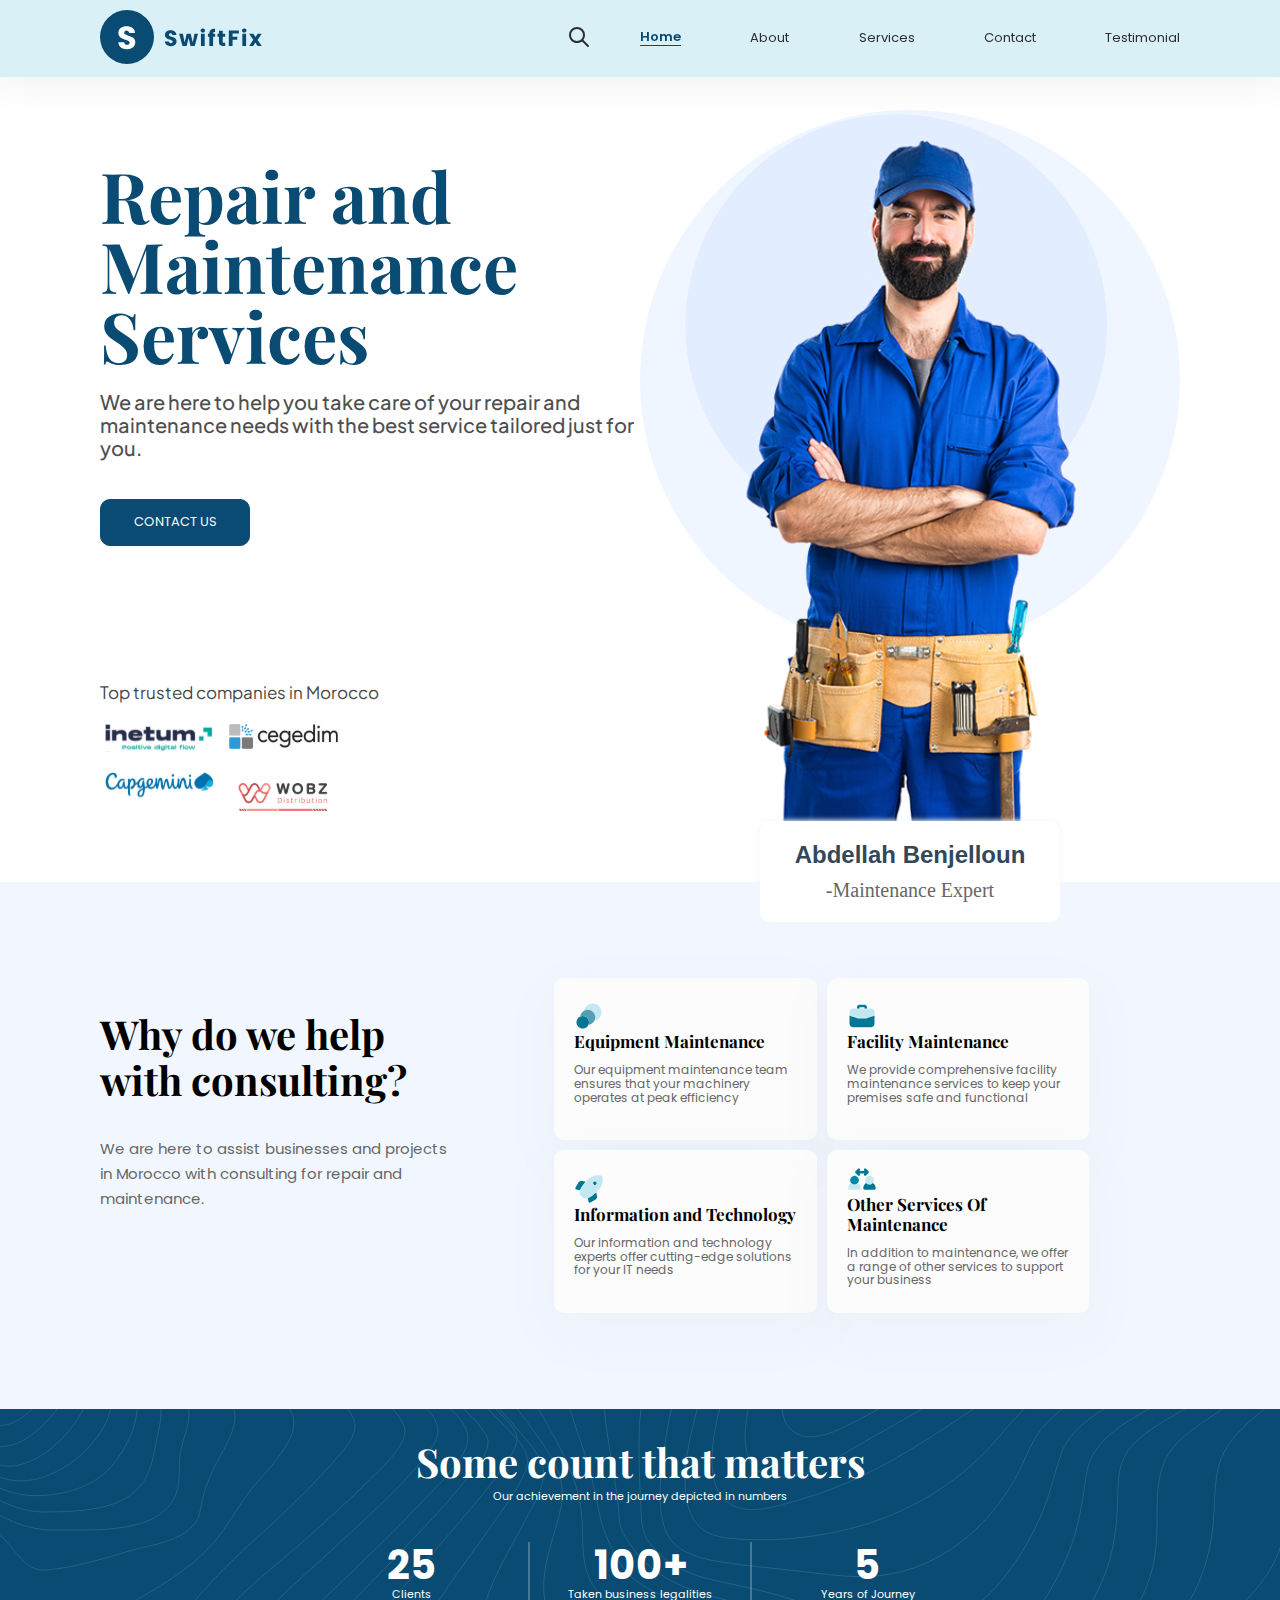
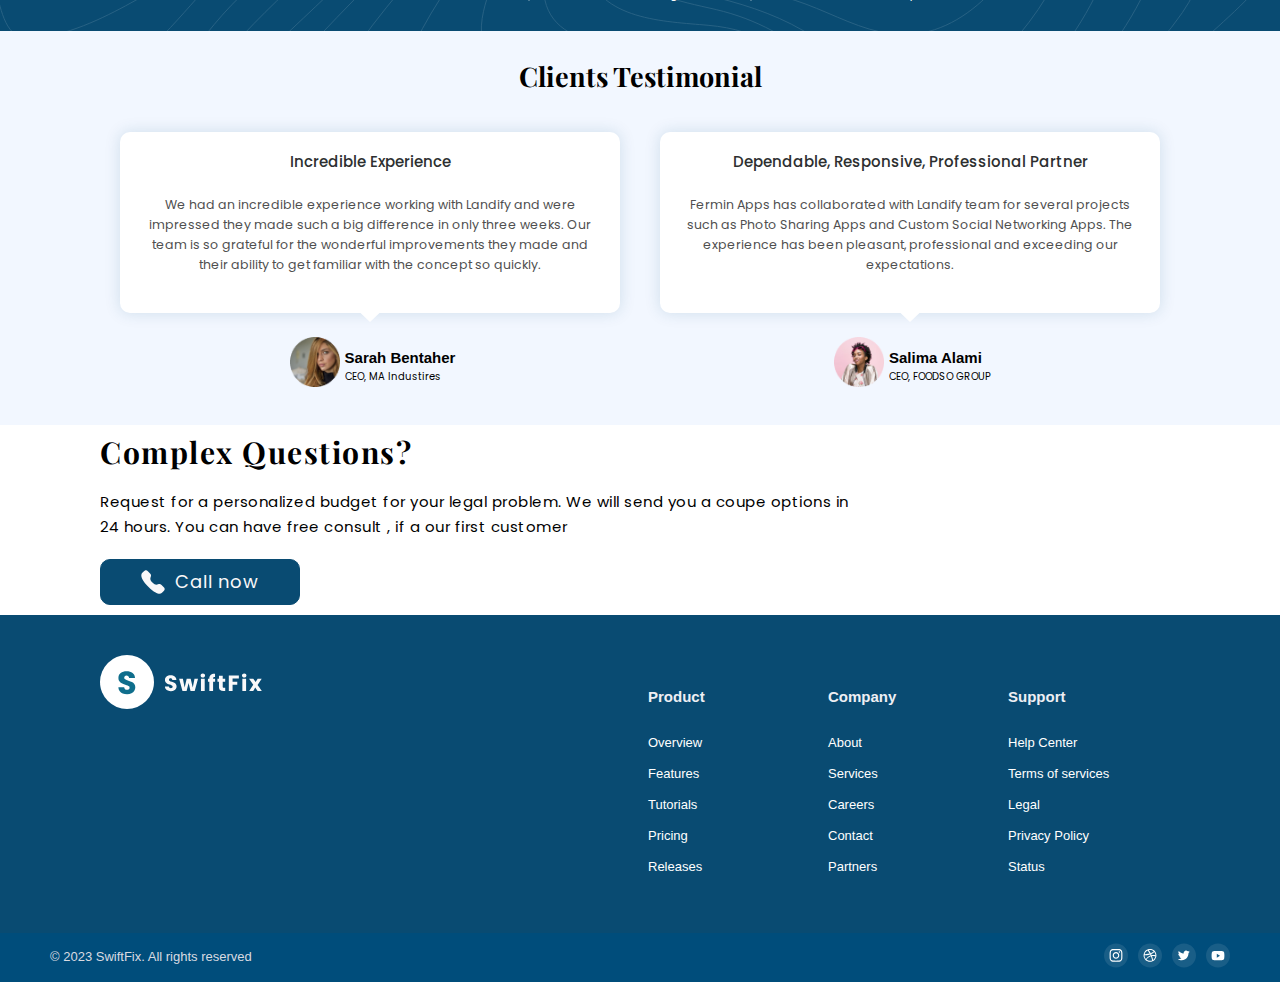
==== index.html @ b830bc23 "Add mobile menu" ====
<!DOCTYPE html>
<html lang="en">

<head>
    <meta charset="UTF-8">
    <meta name="viewport" content="width=device-width, initial-scale=1.0">
    <!-- Site Metas -->
    <meta name="keywords" content="maintenance, repair, home improvement, plumbing, electrical">
    <meta name="description"
        content="Your trusted source for quality maintenance and repair services. We specialize in home improvement, plumbing, electrical work, HVAC services, carpentry, and painting">
    <meta name="author" content="AIT TAMGHART Abdelghani">

    <title>SwiftFix-Home</title>

    <!-- stylesheet -->
    <link rel="stylesheet" href="./css/normalize.css" media="">
    <link rel="stylesheet" href="./css/style.css" media="">
    <link rel="stylesheet" href="./css/responsive.css">
</head>

<body>
    <!-- Header -->
    <header class="header-section layout-container">
        <div class="header-left f-row">
            <div>
                <a href="#" class="navbar-brand" aria-label="Home" title="Our Brand">
                    <svg width="165" height="54" viewBox="0 0 165 54" fill="none" xmlns="http://www.w3.org/2000/svg">
                        <circle cx="27" cy="27" r="27" fill="#094B72" />
                        <path
                            d="M27.112 39.224C25.4693 39.224 23.9973 38.9573 22.696 38.424C21.3947 37.8907 20.3493 37.1013 19.56 36.056C18.792 35.0107 18.3867 33.752 18.344 32.28H24.168C24.2533 33.112 24.5413 33.752 25.032 34.2C25.5227 34.6267 26.1627 34.84 26.952 34.84C27.7627 34.84 28.4027 34.6587 28.872 34.296C29.3413 33.912 29.576 33.3893 29.576 32.728C29.576 32.1733 29.384 31.7147 29 31.352C28.6373 30.9893 28.1787 30.6907 27.624 30.456C27.0907 30.2213 26.3227 29.9547 25.32 29.656C23.8693 29.208 22.6853 28.76 21.768 28.312C20.8507 27.864 20.0613 27.2027 19.4 26.328C18.7387 25.4533 18.408 24.312 18.408 22.904C18.408 20.8133 19.1653 19.1813 20.68 18.008C22.1947 16.8133 24.168 16.216 26.6 16.216C29.0747 16.216 31.0693 16.8133 32.584 18.008C34.0987 19.1813 34.9093 20.824 35.016 22.936H29.096C29.0533 22.2107 28.7867 21.6453 28.296 21.24C27.8053 20.8133 27.176 20.6 26.408 20.6C25.7467 20.6 25.2133 20.7813 24.808 21.144C24.4027 21.4853 24.2 21.9867 24.2 22.648C24.2 23.3733 24.5413 23.9387 25.224 24.344C25.9067 24.7493 26.9733 25.1867 28.424 25.656C29.8747 26.1467 31.048 26.616 31.944 27.064C32.8613 27.512 33.6507 28.1627 34.312 29.016C34.9733 29.8693 35.304 30.968 35.304 32.312C35.304 33.592 34.9733 34.7547 34.312 35.8C33.672 36.8453 32.7333 37.6773 31.496 38.296C30.2587 38.9147 28.7973 39.224 27.112 39.224Z"
                            fill="white" />
                        <path
                            d="M70.952 36.154C69.8227 36.154 68.8107 35.9707 67.916 35.604C67.0213 35.2373 66.3027 34.6947 65.76 33.976C65.232 33.2573 64.9533 32.392 64.924 31.38H68.928C68.9867 31.952 69.1847 32.392 69.522 32.7C69.8593 32.9933 70.2993 33.14 70.842 33.14C71.3993 33.14 71.8393 33.0153 72.162 32.766C72.4847 32.502 72.646 32.1427 72.646 31.688C72.646 31.3067 72.514 30.9913 72.25 30.742C72.0007 30.4927 71.6853 30.2873 71.304 30.126C70.9373 29.9647 70.4093 29.7813 69.72 29.576C68.7227 29.268 67.9087 28.96 67.278 28.652C66.6473 28.344 66.1047 27.8893 65.65 27.288C65.1953 26.6867 64.968 25.902 64.968 24.934C64.968 23.4967 65.4887 22.3747 66.53 21.568C67.5713 20.7467 68.928 20.336 70.6 20.336C72.3013 20.336 73.6727 20.7467 74.714 21.568C75.7553 22.3747 76.3127 23.504 76.386 24.956H72.316C72.2867 24.4573 72.1033 24.0687 71.766 23.79C71.4287 23.4967 70.996 23.35 70.468 23.35C70.0133 23.35 69.6467 23.4747 69.368 23.724C69.0893 23.9587 68.95 24.3033 68.95 24.758C68.95 25.2567 69.1847 25.6453 69.654 25.924C70.1233 26.2027 70.8567 26.5033 71.854 26.826C72.8513 27.1633 73.658 27.486 74.274 27.794C74.9047 28.102 75.4473 28.5493 75.902 29.136C76.3567 29.7227 76.584 30.478 76.584 31.402C76.584 32.282 76.3567 33.0813 75.902 33.8C75.462 34.5187 74.8167 35.0907 73.966 35.516C73.1153 35.9413 72.1107 36.154 70.952 36.154ZM98.0212 23.724L94.6992 36H90.5412L88.6052 28.036L86.6032 36H82.4672L79.1232 23.724H82.8852L84.6232 32.502L86.6912 23.724H90.6732L92.7632 32.458L94.4792 23.724H98.0212ZM102.848 22.448C102.188 22.448 101.645 22.2573 101.22 21.876C100.809 21.48 100.604 20.996 100.604 20.424C100.604 19.8373 100.809 19.3533 101.22 18.972C101.645 18.576 102.188 18.378 102.848 18.378C103.493 18.378 104.021 18.576 104.432 18.972C104.857 19.3533 105.07 19.8373 105.07 20.424C105.07 20.996 104.857 21.48 104.432 21.876C104.021 22.2573 103.493 22.448 102.848 22.448ZM104.718 23.724V36H100.956V23.724H104.718ZM115.104 26.848H113.08V36H109.318V26.848H107.954V23.724H109.318V23.372C109.318 21.8613 109.751 20.7173 110.616 19.94C111.481 19.148 112.75 18.752 114.422 18.752C114.701 18.752 114.906 18.7593 115.038 18.774V21.964C114.319 21.92 113.813 22.0227 113.52 22.272C113.227 22.5213 113.08 22.9687 113.08 23.614V23.724H115.104V26.848ZM125.214 32.81V36H123.3C121.936 36 120.872 35.67 120.11 35.01C119.347 34.3353 118.966 33.2427 118.966 31.732V26.848H117.47V23.724H118.966V20.732H122.728V23.724H125.192V26.848H122.728V31.776C122.728 32.1427 122.816 32.4067 122.992 32.568C123.168 32.7293 123.461 32.81 123.872 32.81H125.214ZM138.863 20.556V23.57H132.571V26.826H137.279V29.752H132.571V36H128.809V20.556H138.863ZM144.233 22.448C143.573 22.448 143.03 22.2573 142.605 21.876C142.194 21.48 141.989 20.996 141.989 20.424C141.989 19.8373 142.194 19.3533 142.605 18.972C143.03 18.576 143.573 18.378 144.233 18.378C144.878 18.378 145.406 18.576 145.817 18.972C146.242 19.3533 146.455 19.8373 146.455 20.424C146.455 20.996 146.242 21.48 145.817 21.876C145.406 22.2573 144.878 22.448 144.233 22.448ZM146.103 23.724V36H142.341V23.724H146.103ZM157.589 36L155.235 32.59L153.255 36H149.185L153.233 29.73L149.075 23.724H153.299L155.653 27.112L157.633 23.724H161.703L157.589 29.906L161.813 36H157.589Z"
                            fill="#094B72" />
                    </svg>
                </a>
            </div>

            <div class="header-buttons f-row">
                <button class="header-btn search-icon nav-link" aria-label="Search" title="Search">
                    <svg width="22" height="22" viewBox="0 0 22 22" fill="none" xmlns="http://www.w3.org/2000/svg">
                        <path
                            d="M20 20L14 14M16 9C16 9.91925 15.8189 10.8295 15.4672 11.6788C15.1154 12.5281 14.5998 13.2997 13.9497 13.9497C13.2997 14.5998 12.5281 15.1154 11.6788 15.4672C10.8295 15.8189 9.91925 16 9 16C8.08075 16 7.1705 15.8189 6.32122 15.4672C5.47194 15.1154 4.70026 14.5998 4.05025 13.9497C3.40024 13.2997 2.88463 12.5281 2.53284 11.6788C2.18106 10.8295 2 9.91925 2 9C2 7.14348 2.7375 5.36301 4.05025 4.05025C5.36301 2.7375 7.14348 2 9 2C10.8565 2 12.637 2.7375 13.9497 4.05025C15.2625 5.36301 16 7.14348 16 9Z"
                            stroke="#2D2F30" stroke-width="2" stroke-linecap="round" stroke-linejoin="round" />
                    </svg>
                </button>

                <button class="header-btn nav-btn" type="button">
                    <svg class="nav-btn-svg" width="37" height="20" viewBox="0 0 37 20" fill="none" xmlns="http://www.w3.org/2000/svg">
                        <path d="M34.918 2L2.91797 2" stroke="#094B72" stroke-width="4" stroke-linecap="round" />
                        <path d="M34.918 10L2.91797 10" stroke="#094B72" stroke-width="4" stroke-linecap="round" />
                        <path d="M34.918 18L2.91797 18" stroke="#094B72" stroke-width="4" stroke-linecap="round" />
                    </svg>
                </button>
            </div>
        </div>
        <div class="navbar-box f-col">
            <ul class="navbar-nav">
                <li class="nav-item active">
                    <a class="nav-link" href="#">Home</a>
                </li>
                <li class="nav-item">
                    <a class="nav-link" href="./about.html">About</a>
                </li>
                <li class="nav-item">
                    <a class="nav-link" href="./services.html">Services</a>
                </li>
                <li class="nav-item">
                    <a class="nav-link" href="./contact.html">Contact</a>
                </li>
                <li class="nav-item">
                    <a class="nav-link" href="#clients">Testimonial</a>
                </li>
            </ul>
        </div>
    </header>
    <!-- end Header -->

    <!-- Slider section -->
    <section class="slider-section layout-container">
        <div class="f-row s-between">
            <div class="f-col detail-box">
                <div class="detail-box-top layout_padding-top layout_padding-bottom">
                    <h1>
                        Repair and
                        Maintenance
                        Services
                    </h1>
                    <p>
                        We are here to help you take care of your repair
                        and maintenance needs with the best service
                        tailored just for you.
                    </p>
                    <a class="btn" href="./contact.html">
                        CONTACT US
                    </a>
                </div>
                <div class="companies layout_padding-top">
                    <p>Top trusted companies in Morocco</p>
                    <div class="companies-logos">
                        <img width="100" height="100" src="./images/logos/Inetum.svg" alt="Inetum">
                        <img width="100" height="100" src="./images/logos/cegedim.svg" alt="cegedim">
                        <img width="100" height="100" src="./images/logos/Capgemini.svg" alt="Capgemini">
                        <img width="100" height="100" src="./images/logos/Wobz.svg" alt="Wobz">
                    </div>
                </div>
            </div>
            <div class="f-col img-box">
                <img width="100" height="100" src="./images/agent-repaire.svg" alt="agent repaire">
                <div class="card">
                    <h2>Abdellah Benjelloun</h2>
                    <p>-Maintenance Expert</p>
                </div>
            </div>
        </div>
    </section>
    <!-- end Slider section -->

    <!-- Why section -->
    <section class="why-section">
        <div class="layout-container">
            <div class="text">
                <h2>
                    Why do we help with consulting?
                </h2>
                <p>
                    We are here to assist businesses
                    and projects in Morocco with
                    consulting for repair and
                    maintenance.
                </p>
            </div>
            <div class="cards">
                <div class="card why-section-card1">
                    <div class="icon">
                        <svg viewBox="0 0 37 37" fill="none" xmlns="http://www.w3.org/2000/svg">
                            <path
                                d="M23.1251 3.08334C17.9186 3.08553 13.4565 6.80588 12.5181 11.9271C16.9996 9.47474 22.6206 11.1197 25.073 15.6012C26.587 18.3679 26.587 21.7153 25.073 24.4821C30.9333 23.4085 34.8138 17.7875 33.7403 11.9272C32.8016 6.80278 28.3348 3.08137 23.1251 3.08334Z"
                                fill="#C3E8F1" />
                            <path
                                d="M10.7916 33.9167C15.0488 33.9167 18.4999 30.4655 18.4999 26.2083C18.4999 21.9511 15.0488 18.5 10.7916 18.5C6.53439 18.5 3.08325 21.9511 3.08325 26.2083C3.08325 30.4655 6.53439 33.9167 10.7916 33.9167Z"
                                fill="#027794" />
                            <path
                                d="M16.9584 10.7917C12.2048 10.7921 8.22545 14.3954 7.75464 19.1256C11.664 17.446 16.1948 19.2535 17.8744 23.1629C18.7087 25.1046 18.7087 27.3037 17.8744 29.2454C22.9577 28.74 26.6689 24.2094 26.1634 19.126C25.693 14.3951 21.7127 10.7912 16.9584 10.7917Z"
                                fill="#52A0B4" />
                        </svg>
                    </div>
                    <div>
                        <h3>Equipment Maintenance</h3>
                        <p>Our equipment maintenance
                            team ensures that your
                            machinery operates at peak
                            efficiency</p>
                    </div>

                </div>
                <div class="card why-section-card2">
                    <div class="icon">
                        <svg viewBox="0 0 37 37" fill="none" xmlns="http://www.w3.org/2000/svg">
                            <path
                                d="M29.2916 9.25H7.70825C5.15394 9.25 3.08325 11.3207 3.08325 13.875V18.0697L13.6242 21.5833H23.3756L33.9166 18.0697V13.875C33.9166 11.3207 31.8459 9.25 29.2916 9.25Z"
                                fill="#C3E8F1" />
                            <path
                                d="M15.4166 9.25V7.70833H21.5833V9.25H24.6666V7.70833C24.6646 6.00626 23.2853 4.62694 21.5833 4.625H15.4166C13.7145 4.62694 12.3352 6.00626 12.3333 7.70833V9.25H15.4166ZM13.6242 21.5833L3.08325 18.0696V27.75C3.08604 30.3032 5.15508 32.3722 7.70825 32.375H29.2916C31.8448 32.3722 33.9138 30.3032 33.9166 27.75V18.0696L23.3756 21.5833H13.6242Z"
                                fill="#027794" />
                        </svg>
                    </div>
                    <div>
                        <h3>Facility Maintenance</h3>
                        <p>We provide comprehensive
                            facility maintenance services
                            to keep your premises safe
                            and functional</p>
                    </div>

                </div>
                <div class="card why-section-card3">
                    <div class="icon">
                        <svg viewBox="0 0 37 37" fill="none" xmlns="http://www.w3.org/2000/svg">
                            <path
                                d="M27.3438 22.5421L23.6037 25.981C21.6806 27.6575 19.4211 28.9032 16.9769 29.6345L17.9693 34.2645C18.02 34.5009 18.1256 34.722 18.2775 34.9101C18.4294 35.0982 18.6235 35.2479 18.8439 35.3472C19.0644 35.4465 19.3051 35.4925 19.5466 35.4816C19.7881 35.4707 20.0237 35.4032 20.2344 35.2845L26.255 31.8887C27.1024 31.3738 27.7643 30.6031 28.1453 29.6877C28.5263 28.7723 28.6066 27.7595 28.3748 26.7955L27.3438 22.5421ZM11.2011 13.5295L14.4212 9.70633L10.4054 8.73743C9.42917 8.397 8.36269 8.42136 7.40298 8.806C6.44327 9.19065 5.65517 9.9096 5.18425 10.8301L1.79229 16.8424C1.67344 17.053 1.6058 17.2886 1.59485 17.5302C1.58389 17.7717 1.62991 18.0125 1.72921 18.233C1.8285 18.4535 1.97827 18.6475 2.16642 18.7994C2.35457 18.9513 2.57582 19.0568 2.81229 19.1074L7.54945 20.1229C8.33479 17.7122 9.57432 15.4741 11.2011 13.5295ZM25.7978 13.5917C26.2552 13.5917 26.7023 13.4561 27.0825 13.202C27.4628 12.9479 27.7592 12.5867 27.9343 12.1642C28.1093 11.7416 28.1551 11.2767 28.0659 10.8281C27.9766 10.3795 27.7564 9.96746 27.433 9.64405C27.1096 9.32064 26.6975 9.1004 26.2489 9.01117C25.8003 8.92194 25.3354 8.96774 24.9128 9.14276C24.4903 9.31779 24.1291 9.61419 23.875 9.99448C23.6209 10.3748 23.4853 10.8219 23.4853 11.2792C23.4855 11.8925 23.7292 12.4805 24.1628 12.9142C24.5965 13.3478 25.1845 13.5915 25.7978 13.5917Z"
                                fill="#027794" />
                            <path
                                d="M34.8433 3.17892C34.7737 2.91486 34.6353 2.674 34.4422 2.48091C34.2491 2.28783 34.0083 2.14944 33.7442 2.07988C30.5817 1.25781 27.2513 1.34596 24.1367 2.33417C21.0221 3.32239 18.2501 5.17045 16.14 7.66543L11.2011 13.5295C8.73384 16.4723 7.16864 20.0648 6.69355 23.8755C6.66308 24.1097 6.68681 24.3478 6.7629 24.5713C6.83898 24.7949 6.9654 24.998 7.1324 25.165L11.9117 29.9443C12.0548 30.0875 12.2247 30.2011 12.4118 30.2786C12.5988 30.3561 12.7992 30.396 13.0017 30.396C13.0461 30.396 13.0905 30.3938 13.1357 30.39C17.0049 30.0703 20.6716 28.5259 23.6036 25.981L29.2509 20.7885C31.7547 18.6839 33.6095 15.9117 34.5995 12.7943C35.5895 9.6769 35.6741 6.34247 34.8433 3.17892ZM25.7977 13.5917C25.3404 13.5917 24.8933 13.456 24.513 13.2019C24.1327 12.9478 23.8363 12.5867 23.6613 12.1641C23.4862 11.7416 23.4404 11.2766 23.5297 10.828C23.6189 10.3794 23.8391 9.9674 24.1625 9.64399C24.486 9.32058 24.898 9.10034 25.3466 9.01111C25.7952 8.92188 26.2601 8.96767 26.6827 9.1427C27.1052 9.31773 27.4664 9.61413 27.7205 9.99442C27.9746 10.3747 28.1102 10.8218 28.1102 11.2792C28.11 11.8924 27.8663 12.4805 27.4327 12.9141C26.999 13.3477 26.411 13.5915 25.7977 13.5917Z"
                                fill="#C3E8F1" />
                        </svg>
                    </div>
                    <div>
                        <h3>Information and Technology</h3>
                        <p>Our information and
                            technology experts offer
                            cutting-edge solutions for
                            your IT needs</p>
                    </div>

                </div>
                <div class="card why-section-card4">
                    <div class="icon">
                        <svg viewBox="0 0 37 37" fill="none" xmlns="http://www.w3.org/2000/svg">
                            <path
                                d="M9.25008 25.4375C8.18289 25.4375 7.13966 25.121 6.25232 24.5281C5.36498 23.9352 4.67338 23.0925 4.26498 22.1066C3.85659 21.1206 3.74973 20.0357 3.95793 18.989C4.16613 17.9423 4.68003 16.9809 5.43465 16.2262C6.18927 15.4716 7.15072 14.9577 8.19741 14.7495C9.2441 14.5413 10.329 14.6482 11.315 15.0566C12.3009 15.465 13.1437 16.1566 13.7366 17.0439C14.3295 17.9312 14.6459 18.9745 14.6459 20.0417C14.6442 21.4722 14.0751 22.8436 13.0636 23.8552C12.0521 24.8667 10.6806 25.4358 9.25008 25.4375Z"
                                fill="#0388A9" />
                            <path
                                d="M13.3205 23.544C12.8209 24.1371 12.1978 24.6139 11.4947 24.9409C10.7916 25.268 10.0255 25.4375 9.25008 25.4375C8.47463 25.4375 7.70855 25.268 7.00546 24.9409C6.30236 24.6139 5.67923 24.1371 5.17968 23.544C4.06966 24.2322 3.15321 25.1918 2.51673 26.3322C1.88025 27.4727 1.54471 28.7565 1.54175 30.0625C1.54175 30.4714 1.70417 30.8635 1.99329 31.1526C2.28241 31.4417 2.67454 31.6042 3.08341 31.6042H15.4167C15.8256 31.6042 16.2178 31.4417 16.5069 31.1526C16.796 30.8635 16.9584 30.4714 16.9584 30.0625C16.9555 28.7565 16.6199 27.4727 15.9834 26.3322C15.347 25.1918 14.4305 24.2322 13.3205 23.544ZM27.7501 25.4375C26.6829 25.4375 25.6397 25.121 24.7523 24.5281C23.865 23.9352 23.1734 23.0925 22.765 22.1066C22.3566 21.1206 22.2497 20.0357 22.4579 18.989C22.6661 17.9423 23.18 16.9809 23.9347 16.2262C24.6893 15.4716 25.6507 14.9577 26.6974 14.7495C27.7441 14.5413 28.829 14.6482 29.815 15.0566C30.8009 15.465 31.6437 16.1566 32.2366 17.0439C32.8295 17.9312 33.1459 18.9745 33.1459 20.0417C33.1442 21.4722 32.5751 22.8436 31.5636 23.8552C30.5521 24.8667 29.1806 25.4358 27.7501 25.4375Z"
                                fill="#C3E8F1" />
                            <path
                                d="M31.8205 23.544C31.3209 24.1371 30.6978 24.6139 29.9947 24.9409C29.2916 25.268 28.5255 25.4375 27.7501 25.4375C26.9746 25.4375 26.2086 25.268 25.5055 24.9409C24.8024 24.6139 24.1792 24.1371 23.6797 23.544C22.5697 24.2322 21.6532 25.1918 21.0167 26.3322C20.3802 27.4727 20.0447 28.7565 20.0417 30.0625C20.0417 30.4714 20.2042 30.8635 20.4933 31.1526C20.7824 31.4417 21.1745 31.6042 21.5834 31.6042H33.9167C34.3256 31.6042 34.7178 31.4417 35.0069 31.1526C35.296 30.8635 35.4584 30.4714 35.4584 30.0625C35.4555 28.7565 35.1199 27.4727 34.4834 26.3322C33.847 25.1918 32.9305 24.2322 31.8205 23.544Z"
                                fill="#027794" />
                            <path
                                d="M26.5276 8.93088L23.4442 5.84754C23.1543 5.56278 22.7636 5.40405 22.3572 5.40589C21.9508 5.40773 21.5615 5.56999 21.2742 5.85737C20.9868 6.14475 20.8245 6.53398 20.8227 6.94039C20.8208 7.3468 20.9796 7.73749 21.2643 8.02746L21.716 8.47917H15.2843L15.736 8.02746C16.0221 7.73775 16.1819 7.34662 16.1806 6.93948C16.1793 6.53233 16.017 6.14223 15.7291 5.85433C15.4412 5.56644 15.0511 5.40414 14.644 5.40287C14.2368 5.4016 13.8457 5.56145 13.556 5.84754L10.4727 8.93088C10.3295 9.07399 10.2159 9.24391 10.1384 9.43094C10.0609 9.61797 10.021 9.81843 10.021 10.0209C10.021 10.2233 10.0609 10.4238 10.1384 10.6108C10.2159 10.7978 10.3295 10.9678 10.4727 11.1109L13.556 14.1942C13.8457 14.4803 14.2368 14.6401 14.644 14.6388C15.0511 14.6376 15.4412 14.4752 15.7291 14.1873C16.017 13.8994 16.1793 13.5093 16.1806 13.1022C16.1819 12.695 16.022 12.3039 15.7359 12.0142L15.2842 11.5625H21.7159L21.2641 12.0142C20.9751 12.3033 20.8127 12.6954 20.8127 13.1042C20.8127 13.5131 20.9751 13.9051 21.2642 14.1942C21.5533 14.4833 21.9454 14.6457 22.3543 14.6457C22.7631 14.6456 23.1552 14.4832 23.4442 14.1941L26.5276 11.1108C26.6708 10.9677 26.7843 10.7978 26.8618 10.6107C26.9393 10.4237 26.9792 10.2233 26.9792 10.0208C26.9792 9.8184 26.9393 9.61794 26.8618 9.43092C26.7843 9.24391 26.6708 9.07399 26.5276 8.93088Z"
                                fill="#027794" />
                        </svg>
                    </div>
                    <div>
                        <h3>Other Services Of Maintenance</h3>
                        <p>In addition to maintenance, we
                            offer a range of other services
                            to support your business</p>
                    </div>

                </div>
            </div>
        </div>
    </section>
    <!-- end Why section -->

    <!-- Achievement section -->
    <section class="achievement-section layout-container">
        <div class="f-col">
            <div class="achievement-section-top f-col">
                <h2>Some count that matters</h2>
                <p>Our achievement in the journey depicted in numbers</p>
            </div>
            <div class="achievement-section-bottom f-row">
                <div class="number f-col">
                    <h2>25</h2>
                    <p>Clients</p>
                </div>
                <div class="number f-col">
                    <h2>100+</h2>
                    <p>Taken business legalities</p>
                </div>
                <div class="number f-col">
                    <h2>5</h2>
                    <p>Years of Journey</p>
                </div>
            </div>
        </div>
    </section>
    <!-- end Achievement section -->

    <!-- Client section -->
    <section id="clients" class="clients-section">
        <div class="layout-container f-col">
            <h2>Clients Testimonial</h2>
            <div class="cards-box f-row">
                <div class="card f-col">
                    <div class="text f-col">
                        <h3>Incredible Experience</h3>
                        <p>We had an incredible experience working with Landify and were
                            impressed they made such a big difference in only three weeks.
                            Our team is so grateful for the wonderful improvements they
                            made and their ability to get familiar with the concept so
                            quickly.</p>
                    </div>
                    <div class="triangle"></div>
                    <div class="client-details f-row">
                        <div class="details-img">
                            <img width="50" height="50" src="./images/sarah.png" alt="Sarah Bentaher">
                        </div>
                        <div class="details-text">
                            <h4>Sarah Bentaher</h4>
                            <p>CEO, MA Industires</p>
                        </div>
                    </div>
                </div>
                <div class="card f-col">
                    <div class="text f-col">
                        <h3>Dependable, Responsive, Professional Partner</h3>
                        <p>Fermin Apps has collaborated with Landify team for several
                            projects such as Photo Sharing Apps and Custom Social
                            Networking Apps. The experience has been pleasant,
                            professional and exceeding our expectations. </p>
                    </div>
                    <div class="triangle"></div>
                    <div class="client-details f-row">
                        <div class="details-img">
                            <img width="50" height="50" src="./images/salima.png" alt="Salima Alami">
                        </div>
                        <div class="details-text">
                            <h4>Salima Alami</h4>
                            <p>CEO, FOODSO GROUP</p>
                        </div>
                    </div>
                </div>
            </div>
        </div>
    </section>
    <!-- end Client section -->

    <!-- Question section -->
    <section class="question-section">
        <div class="layout-container f-col">
            <h2>Complex Questions?</h2>
            <p>Request for a personalized budget for your legal problem. We will
                send you a coupe options in 24 hours. You can have free consult ,
                if a our first customer</p>
            <a href="tel:+212666666666" class="btn call-btn">
                <svg width="26" height="26" viewBox="0 0 26 26" fill="none" xmlns="http://www.w3.org/2000/svg">
                    <path fill-rule="evenodd" clip-rule="evenodd"
                        d="M12.3756 13.6298C17.6944 18.9471 18.9009 12.7955 22.2874 16.1797C25.5523 19.4436 27.4287 20.0975 23.2922 24.2329C22.7741 24.6493 19.4821 29.6589 7.91272 18.0928C-3.65805 6.52525 1.3487 3.22984 1.76521 2.71185C5.91174 -1.43495 6.5544 0.452429 9.81924 3.71636C13.2057 7.10191 7.0568 8.31247 12.3756 13.6298Z"
                        fill="#F9F8F9" />
                </svg>
                <span class="call-text">Call now</span>
            </a>
        </div>
    </section>
    <!-- end Question section -->

    <!-- Footer -->
    <footer class="footer-section">
        <div class="layout-container sup-footer">
            <div class="f-row">
                <div class="logo-box">
                    <a href="#" aria-label="Our brand" title="Our brand">
                        <svg width="165" height="54" viewBox="0 0 165 54" fill="none"
                            xmlns="http://www.w3.org/2000/svg">
                            <circle cx="27" cy="27" r="27" fill="white" />
                            <path
                                d="M27.112 39.224C25.4693 39.224 23.9973 38.9573 22.696 38.424C21.3947 37.8907 20.3493 37.1013 19.56 36.056C18.792 35.0107 18.3867 33.752 18.344 32.28H24.168C24.2533 33.112 24.5413 33.752 25.032 34.2C25.5227 34.6267 26.1627 34.84 26.952 34.84C27.7627 34.84 28.4027 34.6587 28.872 34.296C29.3413 33.912 29.576 33.3893 29.576 32.728C29.576 32.1733 29.384 31.7147 29 31.352C28.6373 30.9893 28.1787 30.6907 27.624 30.456C27.0907 30.2213 26.3227 29.9547 25.32 29.656C23.8693 29.208 22.6853 28.76 21.768 28.312C20.8507 27.864 20.0613 27.2027 19.4 26.328C18.7387 25.4533 18.408 24.312 18.408 22.904C18.408 20.8133 19.1653 19.1813 20.68 18.008C22.1947 16.8133 24.168 16.216 26.6 16.216C29.0747 16.216 31.0693 16.8133 32.584 18.008C34.0987 19.1813 34.9093 20.824 35.016 22.936H29.096C29.0533 22.2107 28.7867 21.6453 28.296 21.24C27.8053 20.8133 27.176 20.6 26.408 20.6C25.7467 20.6 25.2133 20.7813 24.808 21.144C24.4027 21.4853 24.2 21.9867 24.2 22.648C24.2 23.3733 24.5413 23.9387 25.224 24.344C25.9067 24.7493 26.9733 25.1867 28.424 25.656C29.8747 26.1467 31.048 26.616 31.944 27.064C32.8613 27.512 33.6507 28.1627 34.312 29.016C34.9733 29.8693 35.304 30.968 35.304 32.312C35.304 33.592 34.9733 34.7547 34.312 35.8C33.672 36.8453 32.7333 37.6773 31.496 38.296C30.2587 38.9147 28.7973 39.224 27.112 39.224Z"
                                fill="#0F6E8C" />
                            <path
                                d="M70.952 36.154C69.8227 36.154 68.8107 35.9707 67.916 35.604C67.0213 35.2373 66.3027 34.6947 65.76 33.976C65.232 33.2573 64.9533 32.392 64.924 31.38H68.928C68.9867 31.952 69.1847 32.392 69.522 32.7C69.8593 32.9933 70.2993 33.14 70.842 33.14C71.3993 33.14 71.8393 33.0153 72.162 32.766C72.4847 32.502 72.646 32.1427 72.646 31.688C72.646 31.3067 72.514 30.9913 72.25 30.742C72.0007 30.4927 71.6853 30.2873 71.304 30.126C70.9373 29.9647 70.4093 29.7813 69.72 29.576C68.7227 29.268 67.9087 28.96 67.278 28.652C66.6473 28.344 66.1047 27.8893 65.65 27.288C65.1953 26.6867 64.968 25.902 64.968 24.934C64.968 23.4967 65.4887 22.3747 66.53 21.568C67.5713 20.7467 68.928 20.336 70.6 20.336C72.3013 20.336 73.6727 20.7467 74.714 21.568C75.7553 22.3747 76.3127 23.504 76.386 24.956H72.316C72.2867 24.4573 72.1033 24.0687 71.766 23.79C71.4287 23.4967 70.996 23.35 70.468 23.35C70.0133 23.35 69.6467 23.4747 69.368 23.724C69.0893 23.9587 68.95 24.3033 68.95 24.758C68.95 25.2567 69.1847 25.6453 69.654 25.924C70.1233 26.2027 70.8567 26.5033 71.854 26.826C72.8513 27.1633 73.658 27.486 74.274 27.794C74.9047 28.102 75.4473 28.5493 75.902 29.136C76.3567 29.7227 76.584 30.478 76.584 31.402C76.584 32.282 76.3567 33.0813 75.902 33.8C75.462 34.5187 74.8167 35.0907 73.966 35.516C73.1153 35.9413 72.1107 36.154 70.952 36.154ZM98.0212 23.724L94.6992 36H90.5412L88.6052 28.036L86.6032 36H82.4672L79.1232 23.724H82.8852L84.6232 32.502L86.6912 23.724H90.6732L92.7632 32.458L94.4792 23.724H98.0212ZM102.848 22.448C102.188 22.448 101.645 22.2573 101.22 21.876C100.809 21.48 100.604 20.996 100.604 20.424C100.604 19.8373 100.809 19.3533 101.22 18.972C101.645 18.576 102.188 18.378 102.848 18.378C103.493 18.378 104.021 18.576 104.432 18.972C104.857 19.3533 105.07 19.8373 105.07 20.424C105.07 20.996 104.857 21.48 104.432 21.876C104.021 22.2573 103.493 22.448 102.848 22.448ZM104.718 23.724V36H100.956V23.724H104.718ZM115.104 26.848H113.08V36H109.318V26.848H107.954V23.724H109.318V23.372C109.318 21.8613 109.751 20.7173 110.616 19.94C111.481 19.148 112.75 18.752 114.422 18.752C114.701 18.752 114.906 18.7593 115.038 18.774V21.964C114.319 21.92 113.813 22.0227 113.52 22.272C113.227 22.5213 113.08 22.9687 113.08 23.614V23.724H115.104V26.848ZM125.214 32.81V36H123.3C121.936 36 120.872 35.67 120.11 35.01C119.347 34.3353 118.966 33.2427 118.966 31.732V26.848H117.47V23.724H118.966V20.732H122.728V23.724H125.192V26.848H122.728V31.776C122.728 32.1427 122.816 32.4067 122.992 32.568C123.168 32.7293 123.461 32.81 123.872 32.81H125.214ZM138.863 20.556V23.57H132.571V26.826H137.279V29.752H132.571V36H128.809V20.556H138.863ZM144.233 22.448C143.573 22.448 143.03 22.2573 142.605 21.876C142.194 21.48 141.989 20.996 141.989 20.424C141.989 19.8373 142.194 19.3533 142.605 18.972C143.03 18.576 143.573 18.378 144.233 18.378C144.878 18.378 145.406 18.576 145.817 18.972C146.242 19.3533 146.455 19.8373 146.455 20.424C146.455 20.996 146.242 21.48 145.817 21.876C145.406 22.2573 144.878 22.448 144.233 22.448ZM146.103 23.724V36H142.341V23.724H146.103ZM157.589 36L155.235 32.59L153.255 36H149.185L153.233 29.73L149.075 23.724H153.299L155.653 27.112L157.633 23.724H161.703L157.589 29.906L161.813 36H157.589Z"
                                fill="#F9F8F9" />
                        </svg>

                    </a>
                </div>

                <div class="links-box f-row">
                    <div class="f-col">
                        <ul>
                            <li class="title">
                                <p>Product</p>
                            </li>
                            <li><a href="#">Overview</a></li>
                            <li><a href="#">Features</a></li>
                            <li><a href="#">Tutorials</a></li>
                            <li><a href="#">Pricing</a></li>
                            <li><a href="#">Releases</a></li>
                        </ul>
                    </div>

                    <div class="f-col">
                        <ul>
                            <li class="title">
                                <p>Company</p>
                            </li>
                            <li><a href="./about.html">About</a></li>
                            <li><a href="./services.html">Services</a></li>
                            <li><a href="#">Careers</a></li>
                            <li><a href="./contact.html">Contact</a></li>
                            <li><a href="#">Partners</a></li>
                        </ul>
                    </div>

                    <div class="f-col">
                        <ul>
                            <li class="title">
                                <p>Support</p>
                            </li>
                            <li><a href="#">Help Center</a></li>
                            <li><a href="#">Terms of services</a></li>
                            <li><a href="#">Legal</a></li>
                            <li><a href="#">Privacy Policy</a></li>
                            <li><a href="#">Status</a></li>
                        </ul>
                    </div>
                </div>
            </div>
        </div>

        <div class="layout-container2 sub-footer">
            <div class="f-row">
                <div class="copyRight-box">
                    <span>&copy; 2023 SwiftFix. All rights reserved</span>
                </div>
                <div class="socialMedia-box">
                    <a href="https://www.instagram.com" target="_blank" aria-label="instagram" title="instgram">
                        <svg width="24" height="25" viewBox="0 0 24 25" fill="none" xmlns="http://www.w3.org/2000/svg">
                            <path opacity="0.1" fill-rule="evenodd" clip-rule="evenodd"
                                d="M0 12.3857C0 5.75833 5.37258 0.385742 12 0.385742C18.6274 0.385742 24 5.75833 24 12.3857C24 19.0132 18.6274 24.3857 12 24.3857C5.37258 24.3857 0 19.0132 0 12.3857Z"
                                fill="#F9F8F9" />
                            <path fill-rule="evenodd" clip-rule="evenodd"
                                d="M12.0007 5.98584C10.2625 5.98584 10.0444 5.99344 9.36174 6.02451C8.6804 6.05571 8.21533 6.16358 7.80839 6.32184C7.38745 6.48531 7.03038 6.70398 6.67464 7.05985C6.31864 7.41559 6.09997 7.77266 5.93597 8.19346C5.7773 8.60053 5.6693 9.06574 5.63863 9.74681C5.6081 10.4295 5.6001 10.6478 5.6001 12.3859C5.6001 14.1241 5.60783 14.3415 5.63876 15.0242C5.6701 15.7055 5.77797 16.1706 5.9361 16.5775C6.0997 16.9985 6.31837 17.3556 6.67424 17.7113C7.02985 18.0673 7.38692 18.2865 7.80759 18.45C8.21479 18.6082 8.68 18.7161 9.3612 18.7473C10.0439 18.7784 10.2619 18.786 11.9999 18.786C13.7382 18.786 13.9557 18.7784 14.6383 18.7473C15.3197 18.7161 15.7853 18.6082 16.1925 18.45C16.6133 18.2865 16.9698 18.0673 17.3254 17.7113C17.6814 17.3556 17.9001 16.9985 18.0641 16.5777C18.2214 16.1706 18.3294 15.7054 18.3614 15.0243C18.3921 14.3417 18.4001 14.1241 18.4001 12.3859C18.4001 10.6478 18.3921 10.4296 18.3614 9.74695C18.3294 9.0656 18.2214 8.60053 18.0641 8.1936C17.9001 7.77266 17.6814 7.41559 17.3254 7.05985C16.9694 6.70385 16.6134 6.48518 16.1921 6.32184C15.7841 6.16358 15.3187 6.05571 14.6374 6.02451C13.9547 5.99344 13.7374 5.98584 11.9987 5.98584H12.0007ZM11.4265 7.13917C11.5969 7.1389 11.7871 7.13917 12.0007 7.13917C13.7095 7.13917 13.912 7.1453 14.5868 7.17597C15.2108 7.2045 15.5495 7.30877 15.7751 7.39637C16.0738 7.51237 16.2867 7.65104 16.5106 7.87504C16.7346 8.09904 16.8733 8.31238 16.9895 8.61105C17.0771 8.83639 17.1815 9.17506 17.2099 9.79906C17.2406 10.4737 17.2473 10.6764 17.2473 12.3844C17.2473 14.0924 17.2406 14.2951 17.2099 14.9698C17.1814 15.5938 17.0771 15.9325 16.9895 16.1578C16.8735 16.4565 16.7346 16.6691 16.5106 16.893C16.2866 17.117 16.0739 17.2557 15.7751 17.3717C15.5498 17.4597 15.2108 17.5637 14.5868 17.5922C13.9122 17.6229 13.7095 17.6295 12.0007 17.6295C10.2917 17.6295 10.0892 17.6229 9.41451 17.5922C8.7905 17.5634 8.45183 17.4591 8.2261 17.3715C7.92743 17.2555 7.71409 17.1169 7.49009 16.8929C7.26609 16.6689 7.12742 16.4561 7.01115 16.1573C6.92355 15.9319 6.81915 15.5933 6.79075 14.9692C6.76008 14.2946 6.75395 14.0919 6.75395 12.3828C6.75395 10.6737 6.76008 10.4721 6.79075 9.79746C6.81928 9.17345 6.92355 8.83478 7.01115 8.60918C7.12715 8.31051 7.26609 8.09718 7.49009 7.87317C7.71409 7.64917 7.92743 7.5105 8.2261 7.39424C8.4517 7.30624 8.7905 7.20223 9.41451 7.17357C10.0049 7.1469 10.2337 7.1389 11.4265 7.13757V7.13917ZM15.417 8.20185C14.993 8.20185 14.649 8.54545 14.649 8.96959C14.649 9.39359 14.993 9.7376 15.417 9.7376C15.841 9.7376 16.185 9.39359 16.185 8.96959C16.185 8.54558 15.841 8.20185 15.417 8.20185ZM12.0007 9.09919C10.1856 9.09919 8.71401 10.5708 8.71401 12.3859C8.71401 14.201 10.1856 15.6719 12.0007 15.6719C13.8158 15.6719 15.2869 14.201 15.2869 12.3859C15.2869 10.5708 13.8158 9.09919 12.0007 9.09919ZM12.0007 10.2525C13.1788 10.2525 14.134 11.2076 14.134 12.3859C14.134 13.564 13.1788 14.5192 12.0007 14.5192C10.8224 14.5192 9.86733 13.564 9.86733 12.3859C9.86733 11.2076 10.8224 10.2525 12.0007 10.2525Z"
                                fill="white" />
                        </svg>
                    </a>

                    <a href="#" target="_blank" aria-label="linkedin" title="linkedin">
                        <svg width="24" height="25" viewBox="0 0 24 25" fill="none" xmlns="http://www.w3.org/2000/svg">
                            <path opacity="0.1" fill-rule="evenodd" clip-rule="evenodd"
                                d="M0 12.3857C0 5.75833 5.37258 0.385742 12 0.385742C18.6274 0.385742 24 5.75833 24 12.3857C24 19.0132 18.6274 24.3857 12 24.3857C5.37258 24.3857 0 19.0132 0 12.3857Z"
                                fill="#F9F8F9" />
                            <path fill-rule="evenodd" clip-rule="evenodd"
                                d="M18.4001 12.377C18.4001 12.8098 18.356 13.242 18.2695 13.6633C18.1851 14.0746 18.0601 14.4784 17.8963 14.8644C17.7363 15.2436 17.5379 15.609 17.306 15.9498C17.0776 16.2884 16.8144 16.6061 16.5253 16.8957C16.2356 17.184 15.9169 17.4465 15.5784 17.6759C15.2365 17.9061 14.8706 18.1043 14.4912 18.265C14.1046 18.4279 13.6999 18.5527 13.2889 18.637C12.867 18.7238 12.4333 18.7681 11.9998 18.7681C11.566 18.7681 11.1323 18.7238 10.711 18.637C10.2994 18.5527 9.89471 18.4279 9.50844 18.265C9.12905 18.1043 8.76277 17.9061 8.42088 17.6759C8.08243 17.4465 7.76366 17.184 7.47458 16.8957C7.1852 16.6061 6.92205 16.2884 6.69329 15.9498C6.46265 15.609 6.26388 15.2436 6.10326 14.8644C5.93948 14.4784 5.81418 14.0746 5.72948 13.6633C5.64386 13.242 5.6001 12.8098 5.6001 12.377C5.6001 11.9438 5.64384 11.5107 5.72951 11.0903C5.8142 10.679 5.9395 10.2746 6.10328 9.88917C6.2639 9.5097 6.46268 9.14397 6.69332 8.80318C6.92207 8.46429 7.18523 8.14721 7.47461 7.85729C7.76369 7.56893 8.08245 7.30713 8.42091 7.07808C8.76279 6.84683 9.12908 6.64869 9.50846 6.48765C9.89474 6.32441 10.2994 6.19929 10.711 6.11566C11.1323 6.02954 11.5661 5.98584 11.9998 5.98584C12.4333 5.98584 12.8671 6.02954 13.2889 6.11566C13.6999 6.19931 14.1046 6.32443 14.4912 6.48765C14.8706 6.64866 15.2366 6.84683 15.5784 7.07808C15.9169 7.30713 16.2357 7.56893 16.5254 7.85729C16.8144 8.14721 17.0776 8.46429 17.306 8.80318C17.5379 9.14397 17.7363 9.50973 17.8963 9.88917C18.0601 10.2746 18.1851 10.679 18.2695 11.0903C18.356 11.5107 18.4001 11.9438 18.4001 12.377ZM9.66779 7.44037C8.14363 8.15908 7.00607 9.5615 6.65136 11.2516C6.79545 11.2529 9.07307 11.2816 11.6973 10.5854C10.7513 8.90708 9.74061 7.53745 9.66779 7.44037ZM12.1501 11.4258C9.33589 12.2671 6.63543 12.2066 6.53856 12.2028C6.53698 12.2615 6.53417 12.3183 6.53417 12.377C6.53417 13.7791 7.06389 15.0573 7.93456 16.0238C7.93268 16.0209 9.4284 13.3712 12.3779 12.4188C12.4492 12.3951 12.5217 12.3738 12.5936 12.3532C12.4564 12.0431 12.3067 11.7322 12.1501 11.4258ZM15.6094 8.28078C14.6471 7.4335 13.3836 6.91956 11.9998 6.91956C11.5557 6.91956 11.1247 6.97324 10.7119 7.07247C10.7938 7.18234 11.8204 8.5423 12.7551 10.2561C14.8174 9.48411 15.5959 8.30074 15.6094 8.28078ZM12.9661 13.2576C12.9539 13.2616 12.9418 13.2651 12.9299 13.2695C9.70507 14.3921 8.65196 16.6544 8.64057 16.6791C9.56845 17.3996 10.7323 17.8344 11.9998 17.8344C12.7567 17.8344 13.4777 17.6805 14.1337 17.4018C14.0527 16.925 13.7352 15.2536 12.9661 13.2576ZM15.054 16.9032C16.2812 16.0762 17.1528 14.763 17.396 13.242C17.2835 13.2058 15.7543 12.7224 13.9902 13.0048C14.7071 14.9721 14.9984 16.5743 15.054 16.9032ZM13.1758 11.0694C13.3027 11.3297 13.4255 11.5946 13.539 11.8608C13.5793 11.9563 13.6187 12.0499 13.6571 12.1435C15.5347 11.9076 17.3845 12.3045 17.4635 12.3208C17.451 11.0269 16.9876 9.83953 16.2207 8.90991C16.2104 8.92454 15.3338 10.1894 13.1758 11.0694Z"
                                fill="white" />
                        </svg>
                    </a>

                    <a href="https://www.x.com" target="_blank" aria-label="twitter" title="twitter">
                        <svg width="24" height="25" viewBox="0 0 24 25" fill="none" xmlns="http://www.w3.org/2000/svg">
                            <path opacity="0.1" fill-rule="evenodd" clip-rule="evenodd"
                                d="M0 12.3857C0 5.75833 5.37258 0.385742 12 0.385742C18.6274 0.385742 24 5.75833 24 12.3857C24 19.0132 18.6274 24.3857 12 24.3857C5.37258 24.3857 0 19.0132 0 12.3857Z"
                                fill="#F9F8F9" />
                            <path fill-rule="evenodd" clip-rule="evenodd"
                                d="M11.6406 10.1394L11.6658 10.5547L11.2461 10.5038C9.71843 10.3089 8.38383 9.64795 7.25067 8.53785L6.69668 7.98704L6.55399 8.3938C6.25181 9.30052 6.44487 10.2581 7.0744 10.9021C7.41015 11.258 7.33461 11.3089 6.75544 11.097C6.55399 11.0292 6.37772 10.9784 6.36093 11.0038C6.30218 11.0631 6.50363 11.8342 6.66311 12.1393C6.88134 12.563 7.32621 12.9782 7.81305 13.224L8.22434 13.4189L7.73751 13.4274C7.26746 13.4274 7.25067 13.4358 7.30103 13.6138C7.46891 14.1646 8.13201 14.7493 8.87066 15.0035L9.39108 15.1815L8.93781 15.4527C8.26631 15.8425 7.4773 16.0628 6.68829 16.0797C6.31057 16.0882 6 16.1221 6 16.1475C6 16.2323 7.02404 16.7068 7.61999 16.8932C9.40786 17.4441 11.5315 17.2068 13.1263 16.2662C14.2595 15.5967 15.3926 14.2663 15.9214 12.9782C16.2068 12.2918 16.4922 11.0377 16.4922 10.436C16.4922 10.0462 16.5174 9.99539 16.9874 9.52931C17.2644 9.25815 17.5246 8.96155 17.575 8.87681C17.6589 8.71581 17.6505 8.71581 17.2224 8.85987C16.509 9.11409 16.4083 9.08019 16.7608 8.69886C17.021 8.42769 17.3316 7.9362 17.3316 7.79214C17.3316 7.76672 17.2057 7.80909 17.063 7.88535C16.9119 7.97009 16.5761 8.0972 16.3243 8.17347L15.8711 8.31753L15.4598 8.03789C15.2331 7.88535 14.9142 7.71587 14.7463 7.66503C14.3182 7.54639 13.6635 7.56334 13.2774 7.69893C12.2282 8.08026 11.5651 9.06324 11.6406 10.1394Z"
                                fill="white" />
                        </svg>

                    </a>

                    <a href="https://www.youtube.com" target="_blank" aria-label="Youtube" title="Youtube">
                        <svg width="24" height="25" viewBox="0 0 24 25" fill="none" xmlns="http://www.w3.org/2000/svg">
                            <path opacity="0.1" fill-rule="evenodd" clip-rule="evenodd"
                                d="M0 12.3857C0 5.75833 5.37258 0.385742 12 0.385742C18.6274 0.385742 24 5.75833 24 12.3857C24 19.0132 18.6274 24.3857 12 24.3857C5.37258 24.3857 0 19.0132 0 12.3857Z"
                                fill="#F9F8F9" />
                            <path fill-rule="evenodd" clip-rule="evenodd"
                                d="M17.0009 8.2605C17.5517 8.41164 17.9854 8.85695 18.1326 9.42245C18.4001 10.4474 18.4001 12.5858 18.4001 12.5858C18.4001 12.5858 18.4001 14.7242 18.1326 15.7492C17.9854 16.3147 17.5517 16.76 17.0009 16.9112C16.0028 17.1858 12.0001 17.1858 12.0001 17.1858C12.0001 17.1858 7.99741 17.1858 6.99923 16.9112C6.44846 16.76 6.01472 16.3147 5.86752 15.7492C5.6001 14.7242 5.6001 12.5858 5.6001 12.5858C5.6001 12.5858 5.6001 10.4474 5.86752 9.42245C6.01472 8.85695 6.44846 8.41164 6.99923 8.2605C7.99741 7.98584 12.0001 7.98584 12.0001 7.98584C12.0001 7.98584 16.0028 7.98584 17.0009 8.2605ZM10.8001 10.7858V14.7858L14.0001 12.7859L10.8001 10.7858Z"
                                fill="white" />
                        </svg>
                    </a>
                </div>
            </div>
        </div>
    </footer>
    <!-- end Footer -->

    <!-- Script -->
    <script src="./js/script.js"></script>
</body>

</html>
---- css/style.css ----
@import url('https://fonts.googleapis.com/css2?family=Playfair+Display:wght@700&family=Plus+Jakarta+Sans:wght@500&family=Poppins:wght@100;200;300;400;500;600;700;800;900&family=Lato:wght@400&display=swap');

:root {
    font-size: 10px;
    --blue-1: #F2F7FF;
    --blue-10: #094B72;
    --grey-1: #666767;
    --grey-2: #4F4F4F;
    scroll-behavior: smooth;
}

* {
    box-sizing: border-box;
    font-display: swap;
}

body {
    margin: 0;
    padding: 0;
    top: 0;
}

a {
    text-decoration: none;
    cursor: pointer;
}

h1 {
    margin: 0;
    font-size: 7rem;
    line-height: 7rem;
    color: var(--blue-10);
}

h1,
h2,
h3 {
    font-family: 'Playfair Display', serif;
}

a:hover {
    font-weight: 600;
}

.active {
    font-weight: 600;
    border-bottom: 1px solid var(--blue-10);
}

.active a:hover {
    cursor: auto;
}

.active a {
    color: var(--blue-10);
}

.f-row {
    display: flex;
    flex-direction: row;
    width: 100%;
}

.f-col {
    display: flex;
    flex-direction: column;
    width: 100%;
}

.s-between {
    justify-content: space-between;
}

.layout-container {
    padding: 1rem 10rem;
}

.layout-container2 {
    padding: 1rem 5rem;
}

.layout_padding2-bottom {
    padding-bottom: 1.5rem;
}

.layout_padding-top {
    padding-top: 5rem
}

.layout_padding-bottom {
    padding-bottom: 5rem;
}

.layout_padding3-right {
    padding-right: 1rem;
}

.margin_right-1 {
    margin-right: 1rem;
}

.btn {
    font-family: 'Poppins', sans-serif;
    border: 1px solid #094B72;
    border-radius: 1rem;
    color: #F9F8F9;
    background-color: var(--blue-10);
    display: flex;
    align-items: center;
    justify-content: center;
}

.btn:hover {
    background-color: #053e60;
}

/* Header */

.header-section {
    display: flex;
    justify-content: space-between;
    background-color: #c3e8f1a6;
    position: fixed;
    width: 100vw;
    height: auto;
    top: 0;
    z-index: 100;
    backdrop-filter: blur(15px);   
    box-shadow: 0px 2px 40px rgba(88, 77, 77, 0.1);
}

.header-section .header-left{
    justify-content: space-between;
}

.header-buttons {
    justify-content: end;
    margin-right: 5rem;
}

.header-btn {
    margin: 0;
    padding: 0;
    outline: none;
    border: none;
    background: none;
}

.header-buttons .nav-btn{
    display: none;
}

.header-section + section {
    margin: 10rem 0 0 0;
}

.navbar-box{
    justify-content: center;
}

.navbar, .navbar-nav {
    font-family: 'Poppins', Arial, sans-serif;
    display: flex;
    flex-direction: row;
    justify-content: space-between;
}

.navbar-nav {
    list-style-type: none;
    padding: 0;
}

.navbar-nav:last-child{
    margin: 0;
}

.nav-item {
    font-size: 1.3rem;
    display: flex;
    flex-direction: column;
    justify-content: center;
}


.search-icon button:hover{
    scale: 1.02;
}

.nav-link {
    color: #2D2F30;
}

.navbar a:hover {
    color: var(--blue-10);
}

/* slider-section */
.slider-section {
    display: flex;
    justify-content: space-between;
}

.detail-box,
.img-box {
    width: 50%;
}

.detail-box-top p {
    font-size: 2rem;
    font-family: 'Plus Jakarta Sans', sans-serif;
    font-weight: 500;
    color: var(--grey-2);
    margin-bottom: 4rem;
}

.detail-box-top a {
    font-size: 1.3rem;
    padding: 1.5rem 2rem;
    width: 15rem;
}

.companies p {
    color: #474747;
    font-family: 'Plus Jakarta Sans', sans-serif;
    font-size: 1.7rem;
}

.companies-logos {
    display: flex;
    flex-direction: row;
    flex-wrap: wrap;
    justify-content: space-between;
    width: 45%;
}

.companies-logos img {
    width: 45%;
    height: 30%;
    margin: 0.5rem;
    padding-bottom: 1rem;
}

.img-box {
    background-image: url("../images/ellipses.svg");
    background-size: contain;
    background-repeat: no-repeat;
    display: flex;
    flex-direction: row;
    justify-content: center;
}

.detail-box-top {
    margin-bottom: 2rem;
}

.img-box img {
    padding: 3rem 3rem 0 3.5rem;
    width: 100%;
    height: 100%;
    margin-left: 3rem;
    object-fit: cover;
}

.img-box .card {
    background-color: #ffffff;
    position: absolute;
    display: flex;
    align-self: flex-end;
    flex-direction: column;
    justify-content: center;
    align-items: center;
    box-shadow: var(--blue-1) 0 0 5px 1px;
    border-radius: 1rem;
    width: 30rem;
    margin-bottom: -5rem;
    gap: 1rem;
}

.img-box .card h2 {
    color: #33475B;
    font-weight: bold;
    font-family: 'Inter', sans-serif;
    font-size: 2.4rem;
    padding: 2rem 0 0 0;
    margin: 0;
}

.img-box .card p {
    color: var(--grey-1);
    font-size: 2rem;
    font-weight: 500;
    padding: 0 0 2rem 0;
    margin: 0;
}

/* Why section */

.why-section {
    display: flex;
    height: fit-content;
    background-color: #F2F7FF;
}

.why-section>div {
    display: grid;
    gap: 1rem;
    grid-template-columns: repeat(12, 1fr);
    grid-template-rows: repeat(6, 1fr);
    grid-template-areas: ". . . . . . . . . . . ."
        "text text text text . cards cards cards cards cards cards ."
        "text text text text . cards cards cards cards cards cards ."
        "text text text text . cards cards cards cards cards cards ."
        ". . . . . cards cards cards cards cards cards ."
        ". . . . . . . . . . . .";
}

.why-section .cards {
    grid-area: cards;
    display: grid;
    gap: 1rem;
    grid-template-columns: repeat(2, 1fr);
    grid-template-rows: repeat(2, 1fr);
    grid-template-areas: "card1 card2"
                         "card3 card4"
}

.why-section .card .icon {
    width: 3rem;
    height: 3rem;
    padding-bottom: 1rem;
}

.why-section .text {
    grid-area: text;
}

.why-section-card1 {
    grid-area: card1;
}

.why-section-card2 {
    grid-area: card2;
}

.why-section-card3 {
    grid-area: card3;
}

.why-section-card4 {
    grid-area: card4;
}

.why-section .card {
    display: flex;
    flex-direction: column;
    justify-content: center;
    padding: 0 2rem;
    box-shadow: 0px 18px 58px 16px rgba(26, 26, 26, 0.02);
    border-radius: 1rem;
    background-color: #FCFCFC;
}

.why-section .text h2 {
    font-size: 4rem;
}

.why-section p {
    font-family: 'Poppins', sans-serif;
    color: var(--grey-1);
}

.why-section .text p {
    line-height: 2.5rem;
    font-size: 1.5rem;
}

.why-section .card h3 {
    font-size: 1.7rem;
    margin: 0;
    line-height: 2rem;
}

.why-section .card p {
    font-size: 1.2rem;
}

/* Achievement */

.achievement-section {
    height: fit-content;
    background-color: var(--blue-10);
    background-image: url(../images/Patterns.svg);
    color: #ffffff;
    display: flex;
    justify-content: center;
}

.achievement-section .f-col {
    justify-content: space-around;
    width: 60%;
    padding: 1rem 0;
}

.achievement-section .f-col div {
    display: flex;
    width: 100%;
    align-items: center;
}

.achievement-section .f-col h2 {
    font-size: 4rem;
    padding: 0;
}

.achievement-section p {
    font-family: 'Poppins', sans-serif;
    font-size: 1.1rem;
    margin: 0;
}

.achievement-section-top {
    margin-bottom: 2rem;
}

.achievement-section-top h2 {
    margin: 0 0 0.5rem 0;
}

.achievement-section-bottom div:nth-child(2) {
    border-left: 2px solid #ffffff40;
    border-right: 2px solid #ffffff40;
    margin: 0 2rem;
    padding: 0 2rem;
}

.achievement-section-bottom h2 {
    font-family: 'Poppins', sans-serif;
    font-size: 2rem;
    margin: 0;
}

/* clients-section */

.clients-section {
    background-color: var(--blue-1);
    height: fit-content;
}

.clients-section h2 {
    font-size: 2.7rem;
    font-family: 'Playfair Display';
    margin: 2rem auto;
}

.clients-section h3 {
    font-size: 1.5rem;
    margin: 0 auto 1rem auto;
    color: #2D2F30;
    font-family: 'Poppins';
    font-weight: 500;
}

.clients-section .cards-box .card {
    padding: 2rem;
    font-family: 'Poppins', sans-serif;
    align-content: center;
}

.clients-section .card .text {
    height: 100%;
    background-color: #ffffff;
    color: #4F4F4F;
    text-align: center;
    align-content: center;
    line-height: 2rem;
    font-size: 1.25rem;
    padding: 2rem;
    box-shadow: #094b7221 0 0 15px 1px;
    border-radius: 1rem;
}

.clients-section .card .client-details {
    justify-content: center;
    padding-top: 1rem;
}

.clients-section .card .client-details .details-text{
    display: flex;
    flex-direction: column;
    justify-content: center;
    margin: auto 0;
    height: 100%;
}

.clients-section .card .client-details h4 {
    font-size: 1.5rem;
    font-family: 'unter', sans-serif;
    padding-top: 0.5rem;
    margin: 0;
}

.clients-section .card .client-details p {
    padding-top: 0.5rem;
    margin: 0;
}

.clients-section .card .client-details div {
    margin: 0.5rem;
}

.clients-section .card .triangle {
    background-color: #ffffff;
    width: 2rem;
    height: 1.5rem;
    clip-path: polygon(0 0, 50% 100%, 100% 0);
    align-self: center;
    margin-top: auto;
}

/* Question sections */

.question-section {
    height: fit-content;
}

.question-section p {
    font-family: 'Poppins', sans-serif;
}

.question-section h2 {
    font-size: 3rem;
    margin: 0 0 2rem 0;
    letter-spacing: 1.5px;
}

.question-section p {
    letter-spacing: 0.5px;
    width: 70%;
    font-size: 1.5rem;
    margin: 0 0 2rem 0;
    line-height: 2.5rem;
}

.question-section .call-btn {
    font-size: 1rem;
    padding: 1rem 1.5rem;
    font-size: 1.8rem;
    font-weight: 400;
    letter-spacing: 0.8px;
    width: 20rem;
}

.question-section .btn svg {
    width: 2.4rem;
    height: 2.4rem;
    margin-right: 1rem;
}

/* Footer */

/* Sup footer */
.footer-section {
    background-color: var(--blue-10);
    height: fit-content;
    color: #EEEFF4;
    font-family: 'Inter', sans-serif;
}

.footer-section a {
    color: #EEEFF4;
}

.sup-footer {
    height: fit-content
}

.sup-footer>.f-row {
    padding: 3rem 0;
    width: 100%;
}

.sup-footer .logo-box,
.sup-footer .links-box {
    width: 50%;
}

.sup-footer .links-box ul {
    list-style-type: none;
    font-weight: 300;
    padding-left: 0;
}

.sup-footer .links-box ul li {
    padding: 0.8rem;
}

.sup-footer .links-box ul li a{
    font-size: small;
    color: #ffffff;
}

.sup-footer .links-box ul .title{
    font-weight: 600;
    font-size: 1.5rem;
}

/* Sub footer */
.sub-footer {
    height: fit-content;
    background-color: #004D7B;
    color: #D9DBE1;
}

.sub-footer .f-row {
    justify-content: space-between;
    align-items: center;
}

.sub-footer .copyRight-box,
.sub-footer .socialMedia-box {
    height: 100%;
    font-size: small;
    font-weight: 300;
    display: flex;
    align-items: center;
}

.sub-footer .socialMedia-box a {
    padding-left: 1rem;
}

/* About Section */

.about-section {
    height: 80vh;
}

.about-section .f-row {
    justify-content: space-between;
    height: 100%;
}

.about-section .about-text,
.about-section .about-img {
    width: 50%;
}

.about-section .f-row .about-img {
    background: url("../images/plumber-making-ok-sign.png") no-repeat;
    background-size: contain;
    background-position: center;
    width: 50%;
}

.about-section .about-text .f-col {
    margin: 2rem 0;
    height: 100%;
    justify-content: center;
    gap: 3rem;
}

.about-section .f-row .about-text h2 {
    font-size: 5rem;
    font-family: 'Playfair Display';
    color: var(--blue-10);
    margin: 0;
}

.about-section .f-row .about-text p {
    color: #4F4F4F;
    font-family: Plus Jakarta Sans;
    font-size: 1.5rem;
    font-style: normal;
    font-weight: 500;
    line-height: 158%;
    letter-spacing: 0.5px;
    padding: 0;
}

.about-section .f-row .about-text .btn {
    height: auto;
    font-size: 1.5rem;
    width: fit-content;
    font-weight: 500;
    padding: 1.5rem 2.8rem;
}

/* FAQ section */

.faq-section{
    background-color: #C3E8F1;
    height: fit-content;
    width: 100%;
}

.faq-section .f-col{
    align-items: center;
}

.faq-section .faq-title{
    font-size: 2.5rem;
    margin: 0 0 2rem 0;
}

.faq-section .layout-container .faq-items-box{
    width: 90%;
}

.faq-section .layout-container .faq-item{
    margin-bottom: 1.5rem;
}

.faq-section .layout-container .faq-item,
.faq-section .layout-container .faq-item .faq-item-btn,
.faq-section .layout-container .faq-item .faq-item-txt{
    align-content: center;
    width: 100%;
    font-family: 'Popping', sans-serif;
    padding: 0 1rem;
}

.faq-section .layout-container .faq-item .faq-item-btn{
    background-color: #f3f3f3;
    border: 1px solid #c5cacb;
    border-top-right-radius: 0.8rem;
    border-top-left-radius: 0.8rem;
    padding: 0 2rem;
    outline: none;
    box-shadow: #094b7221 0 0 15px 1px;
    cursor: pointer;
    font-size: 1.4rem;
    display: inline-flex;
    width: 100%;
}

.faq-section .layout-container .faq-item .f-row{
    align-content: center;
    justify-content: space-between;
    gap: 1rem;
}

.faq-section .layout-container .faq-item-btn-icon{
    margin: auto 0;
}

.faq-section .layout-container .faq-item .faq-item-txt{
    background-color: #f3f3f3;
    border-bottom: 1px solid #c5cacb;
    border-left: 1px solid #c5cacb;
    border-right: 1px solid #c5cacb;
    border-top: none;
    border-bottom-right-radius: 0.8rem;
    border-bottom-left-radius: 0.8rem;
    padding: 1rem 2rem;
    font-size: 1.4rem;
}




/* Contact section */

.contact-section h2 {
    font-size: 3rem;
    font-family: 'Playfair Display';
    color: var(--blue-10);
}

.contact-section form {
    display: flex;
    font-family: 'Poppons', sans-serif;
    width: 90%;
}

.contact-section .contact-label {
    font-size: 1.3rem;
    margin-bottom: 0.5rem;
}

.contact-section input,
.contact-section select,
.contact-section textarea {
    background-color: #ffffff;
    outline: none;
    font-size: 1.5rem;
    border: none;
    height: 4rem;
    margin-bottom: 2.5rem;
    padding-left: 2.5rem;
    box-shadow: 0 0 4px 1px #094b7225;
}

.contact-section textarea {
    padding-top: 2rem;
    height: 10rem;
    max-width: 100%;
    resize: vertical;
}

.contact-section input::placeholder,
.contact-section textarea::placeholder,
.contact-section select {
    color: var(--grey-1);
    font-size: 1.2rem;
}

.contact-section button {
    font-size: 1.5rem;
    font-weight: 500;
    padding: 1rem 10rem;
    margin: auto;
    cursor: pointer;
}

.contact-section .contact-map iframe{
    height: 100%;
    width: 100%;
    border: none;
    box-shadow: 0 0 4px 1px #094b7225;
}

/* Professional section */

.professional-section {
    height: auto;
}

.professional-section .f-row {
    justify-content: space-between;
    height: fit-content;
}

.professional-section .professional-text,
.professional-section .professional-img {
    width: 50%;
    justify-content: center;
}

.professional-section .professional-text .f-col {
    justify-content: space-between;
    width: 80%;
    margin: 5rem 0;
}

.professional-section .f-row .professional-text h2 {
    font-size: 3rem;
    font-family: 'Playfair Display';
    font-weight: 400;
    color: var(--blue-10);
    margin-bottom: 0;
}

.professional-section .f-row .professional-text p {
    color: #4F4F4F;
    font-family: Plus Jakarta Sans;
    font-size: 1.5rem;
    font-style: normal;
    font-weight: 500;
    line-height: 158%;
    letter-spacing: 0.5px;
    padding: 0;
}

.professional-section .f-row .professional-text .btn {
    height: 4rem;
    font-size: 1.5rem;
    width: fit-content;
    font-weight: 500;
    padding: 1.5rem 2.8rem;
}

.professional-section .f-row .professional-img {
    background-image: url("../images/professional-img.png.svg");
    background-size: contain;
    background-repeat: no-repeat;
    background-position: center;
}

/* Services section */

.services-section{
    height: fit-content;
    background-color: var(--blue-1);
}

.services-section .layout-container{
    text-align: center;
    justify-content: space-between;
}

.services-section .layout-container h2{
    color: var(--blue-10);
    font-size: 3rem;
    margin: 2rem 0;
    font-weight: 900;
}

.services-section .layout-container h2,
.services-section .layout-container h3{
    font-family: 'Playfair Display';
}

.services-section .layout-container .services-cards{
    column-gap: 2rem;
    height: auto;
    padding: 0 0 3rem 0;
}

.services-section .layout-container .f-row .card{
    background-color: #ffffff;
    color: black;
    height: 100%;
    padding: 2rem;
    box-shadow: 0px 0px 5px 2px rgba(0, 0, 0, 0.15);
}

.services-section .layout-container .f-row .card:hover{
    background-image: linear-gradient(to bottom, #004D7B, #00a2ff);
    color: #ffffff;
}

.services-section .layout-container .f-row .maintenance-card:hover .maintenance-icon{
    background-image: url("../images/icons/maintenance_white.svg");
}

.services-section .layout-container .f-row .electrical-card:hover .electrical-icon{
    background-image: url("../images/icons/electrical_white.svg");
}

.services-section .layout-container .f-row .plumbing-card:hover .plumbing-icon{
    background-image: url("../images/icons/plumbing_white.svg");
}

.services-section .layout-container .f-row .card .icon{
    height: 7rem;
    margin: 0;
    background-size: contain;
    background-repeat: no-repeat;
    background-position: center;
}

.services-section .layout-container .f-row .card .maintenance-icon{
    background-image: url("../images/icons/maintenance.svg");
}

.services-section .layout-container .f-row .card .electrical-icon{
    background-image: url("../images/icons/electrical.svg");
}

.services-section .layout-container .f-row .card .plumbing-icon{
    background-image: url("../images/icons/plumbing.svg");
}

.services-section .layout-container .f-row .card p{
    font-size: 1.5rem;
    font-family: 'Lato', sans-serif;
} 

.services-section .layout-container .card h3{
    font-size: 2rem;
    margin: 1rem 0 ;
}

.services-section .layout-container .card .btn{
    height: auto;
    font-size: 1.3rem;
    width: fit-content;
    font-weight: 500;
    padding: 1rem 2rem;
    margin: auto;
}
---- css/responsive.css ----
/* Tablet and small screen computer */
@media (min-width: 1024px) and (max-width: 1279px) {
    .layout-container {
        padding: 2rem 4rem;
    }
}

/* Mobile paysage */
@media (min-width: 768px) and (max-width: 1023px) {

    :root {
        font-size: 7px;
    }

    .layout-container {
        padding: 1rem 5rem;
    }

    /* Header */

    .search-icon {
        margin: 0 2rem 0 0;
    }

    .nav-item {
        margin: 1rem 1.5rem;
        font-size: 1.5rem;
    }

    /* Why section */

    .why-section {
        height: fit-content;
        padding: 3rem 0;
    }

    .why-section>div {
        display: block;
        width: 100%;
    }

    .why-section>div {
        display: flex;
        flex-direction: column;
    }

    .why-section .text h2 {
        margin: 1rem auto;
    }

    .why-section .cards {
        display: flex;
        flex-wrap: wrap;
        justify-content: space-evenly;
        row-gap: 3rem;
    }

    .why-section .card {
        width: 40%;
        text-align: center;
        padding: 2rem 1rem;
    }

    .why-section .card .icon {
        width: 4rem;
        height: 4rem;
        align-self: center;
    }

    .why-section .text {
        text-align: center;
    }

    /* Achievements */

    .achievement-section p {
        font-size: 1.5rem;
        letter-spacing: 0.4px;
    }

    .achievement-section-bottom .number {
        align-self: baseline;
        text-align: center;
    }

    .achievement-section-bottom p {
        font-size: 1.5rem;
    }

    /* Footer */

    .sup-footer .links-box ul .title {
        font-size: 2.2rem;
    }

    .sup-footer .links-box ul li a {
        font-size: 1.8rem;
        text-align: left;
    }

    .about-section {
        height: max-content;
    }
}

/* Mobile portrait */
@media (max-width: 767px) {
    :root {
        font-size: 5px;
    }

    .layout-container {
        padding: 1rem 5rem;
        width: 100%;
    }

    /* Header */
    .header-section{
        flex-direction: column; 
    }

    .header-buttons {
        justify-content: end;
        margin-right: 0;
    }

    .header-buttons .nav-btn{
        display: block;
    }

    .header-section+section {
        margin: 10rem 0 0 0;
    }

    .navbar-nav {
        flex-direction: column;
        text-align: center;
    }

    .navbar-box {
        display: none;
        transform: scale(1);
    }

    .navbar-box.open{
        display: block;
    }

    .navbar-nav .nav-item{
        font-size: 2rem;
        font-weight: bold;
        margin: 1.5rem auto;
    }

    .search-icon {
        margin: 0 3rem 0 0;
    }

    /* slider-section */
    .slider-section .f-row {
        display: block;
    }

    .detail-box {
        width: 100%;
    }

    .detail-box h2{
        margin: 3rem 0;
    }

    .detail-box-top {
        padding-bottom: 0;
    }

    .detail-box-top a {
        font-size: 1.5rem;
    }

    .companies {
        padding-top: 0;
        width: 70%;
        margin: auto;
    }

    .companies p {
        text-align: center;
    }

    .companies-logos {
        width: 100%;

    }

    .companies-logos img {
        align-self: center;
    }

    .img-box {
        width: 100%;
        display: block;
    }

    .img-box img {
        padding: 3rem 3rem 0 3.5rem;
        width: 100%;
        height: 100%;
        margin-left: 3rem;
    }

    .img-box .card {
        position: static;
        width: 40rem;
        margin: 0 auto -5rem auto;
    }

    .img-box .card h2 {
        font-size: 3rem;
    }

    .img-box .card p {
        font-size: 2.8rem;
    }

    /* Why section */

    .why-section {
        height: fit-content;
        padding: 5rem 0;
    }

    .why-section>div {
        display: block;
    }

    .why-section .cards {
        grid-area: cards;
        display: block;
    }

    .why-section .card .icon {
        width: 4rem;
        height: 4rem;
    }

    .why-section .text {
        text-align: center;
    }

    .why-section .card {
        display: flex;
        flex-direction: column;
        justify-content: center;
        align-items: center;
        margin: 5rem 10rem;
        padding: 1rem 2rem;
        box-shadow: 0px 18px 58px 16px rgba(26, 26, 26, 0.02);
        border-radius: 1rem;
        background-color: #FCFCFC;
    }

    .why-section .text h2 {
        font-size: 4rem;
    }

    .why-section p {
        font-family: 'Poppins', sans-serif;
        color: var(--grey-1);
        line-height: 2.8rem;
        font-size: 1.8rem;
    }

    .why-section .card h3 {
        font-size: 2rem;
        margin: 1rem 0;
        text-align: center;
    }

    .why-section .card p {
        font-size: 1.5rem;
        letter-spacing: normal;
        text-align: center;
    }

    /* Achievement */

    .achievement-section .f-col {
        width: 100%;
    }

    .achievement-section h2 {
        font-size: 2rem;
    }

    .achievement-section p {
        font-size: 1.8rem;
        letter-spacing: 0.4px;
    }

    .achievement-section-top {
        margin-bottom: 2rem;
    }

    .achievement-section-bottom div:nth-child(2) {
        margin: 0;
        padding: 0 4rem;
    }

    .achievement-section-bottom .number {
        align-self: baseline;
    }

    .achievement-section-bottom p {
        text-align: center;
    }

    /* clients-section */

    .clients-section .cards-box {
        display: block;
    }

    .clients-section h2 {
        font-size: 5rem;
    }

    .clients-section h3 {
        font-size: 2rem;
        font-weight: 600;
    }

    .clients-section .cards-box .card {
        padding: 2rem;
        font-family: 'Poppins', sans-serif;
        align-content: center;
    }

    .clients-section .card .text {
        font-size: 1.5rem;
        letter-spacing: normal;
    }

    .clients-section .card .client-details h4 {
        font-size: 2rem;
    }

    .clients-section .card .client-details p {
        font-size: 1.5rem;
    }

    /* Question section */

    .question-section h2,
    .question-section p,
    .question-section .call-btn {
        margin: 1rem auto;
        text-align: center;
    }

    /* Footer */

    /* Sup footer */

    .sup-footer>.f-row {
        display: flex;
        flex-direction: column;
        justify-content: baseline;
        align-items: center;
    }

    .sup-footer .logo-box,
    .sup-footer .links-box {
        width: 100%;
    }

    .logo-box {
        text-align: center;
    }

    .sup-footer .links-box ul {
        padding: 0;
        text-align: center;
    }

    .sup-footer .links-box ul .title {
        font-size: 2.5rem;
    }

    .sup-footer .links-box ul li a {
        font-size: 2.1rem;
    }

    /* Sub footer */

    .sub-footer .f-row {
        flex-direction: column-reverse;
    }

    .sub-footer .socialMedia-box {
        margin: 1rem 0;
    }

    .sub-footer .socialMedia-box a {
        padding-left: 3rem;
    }

    .sub-footer .copyRight-box {
        padding: 1rem;
    }

    /* About section */

    .about-section {
        height: fit-content;
    }

    .about-section .f-row .about-text h2 { 
        margin: 3rem 0 0 0;
    }
    .about-section .f-row .about-text p {
        font-size: 2.3rem;
        margin: 0;
    }

    .about-section .f-row .about-text .btn {
        font-size: 2.3rem;
    }

    .about-section .layout-container {
        flex-direction: column;
        justify-content: center;
        align-items: center;
    }

    .about-section .about-text,
    .about-section .about-img {
        width: 100%;
    }

    .about-section .about-img {
        display: none;
    }


    /* FAQ section */

    .faq-section .faq-title {
        font-size: 5rem;
    }

    .faq-section .faq-item .faq-item-btn p,
    .faq-section .faq-item .faq-item-txt div {
        font-size: 2.5rem;
    }

    .faq-section .layout-container .faq-items-box {
        width: 100%;
    }

    /* Professional section */

    .professional-section {
        padding-bottom: 3rem;
    }

    .professional-section .professional-img {
        display: none;
    }

    .professional-section .professional-text {
        width: 100%;
    }

    .professional-section .professional-text .f-col {
        width: 100%;
        margin: 2rem 0;
    }

    .professional-section .f-row .professional-text h2 {
        font-size: 4rem;
    }

    .professional-section .f-row .professional-text p {
        font-size: 2rem;
    }

    /* Services section */

    .services-section .layout-container h2 {
        font-size: 3.5rem;
    }

    .services-section .layout-container h3 {
        font-size: 2.5rem;
    }

    .services-section .layout-container .services-cards {
        flex-direction: column;
        gap: 5rem;
    }

    .services-section .layout-container .f-row .card {
        width: 70%;
        align-self: center;
    }

    .services-section .layout-container .f-row .card p {
        font-size: 1.5rem;
    }

    /* Contact section */

    .contact-section .layout-container .f-col .f-row {
        display: block;
        padding-bottom: 3rem;
    }

    .contact-section h2 {
        font-size: 4rem;
        margin: 2rem auto;
    }

    .contact-section form {
        width: 80%;
        align-self: center;
        margin-bottom: 5rem;
    }

    .contact-section .contact-label {
        font-size: 1.5rem;
    }

    .contact-section input, .contact-section select, .contact-section textarea {
        font-size: 1.5rem;
    }
}
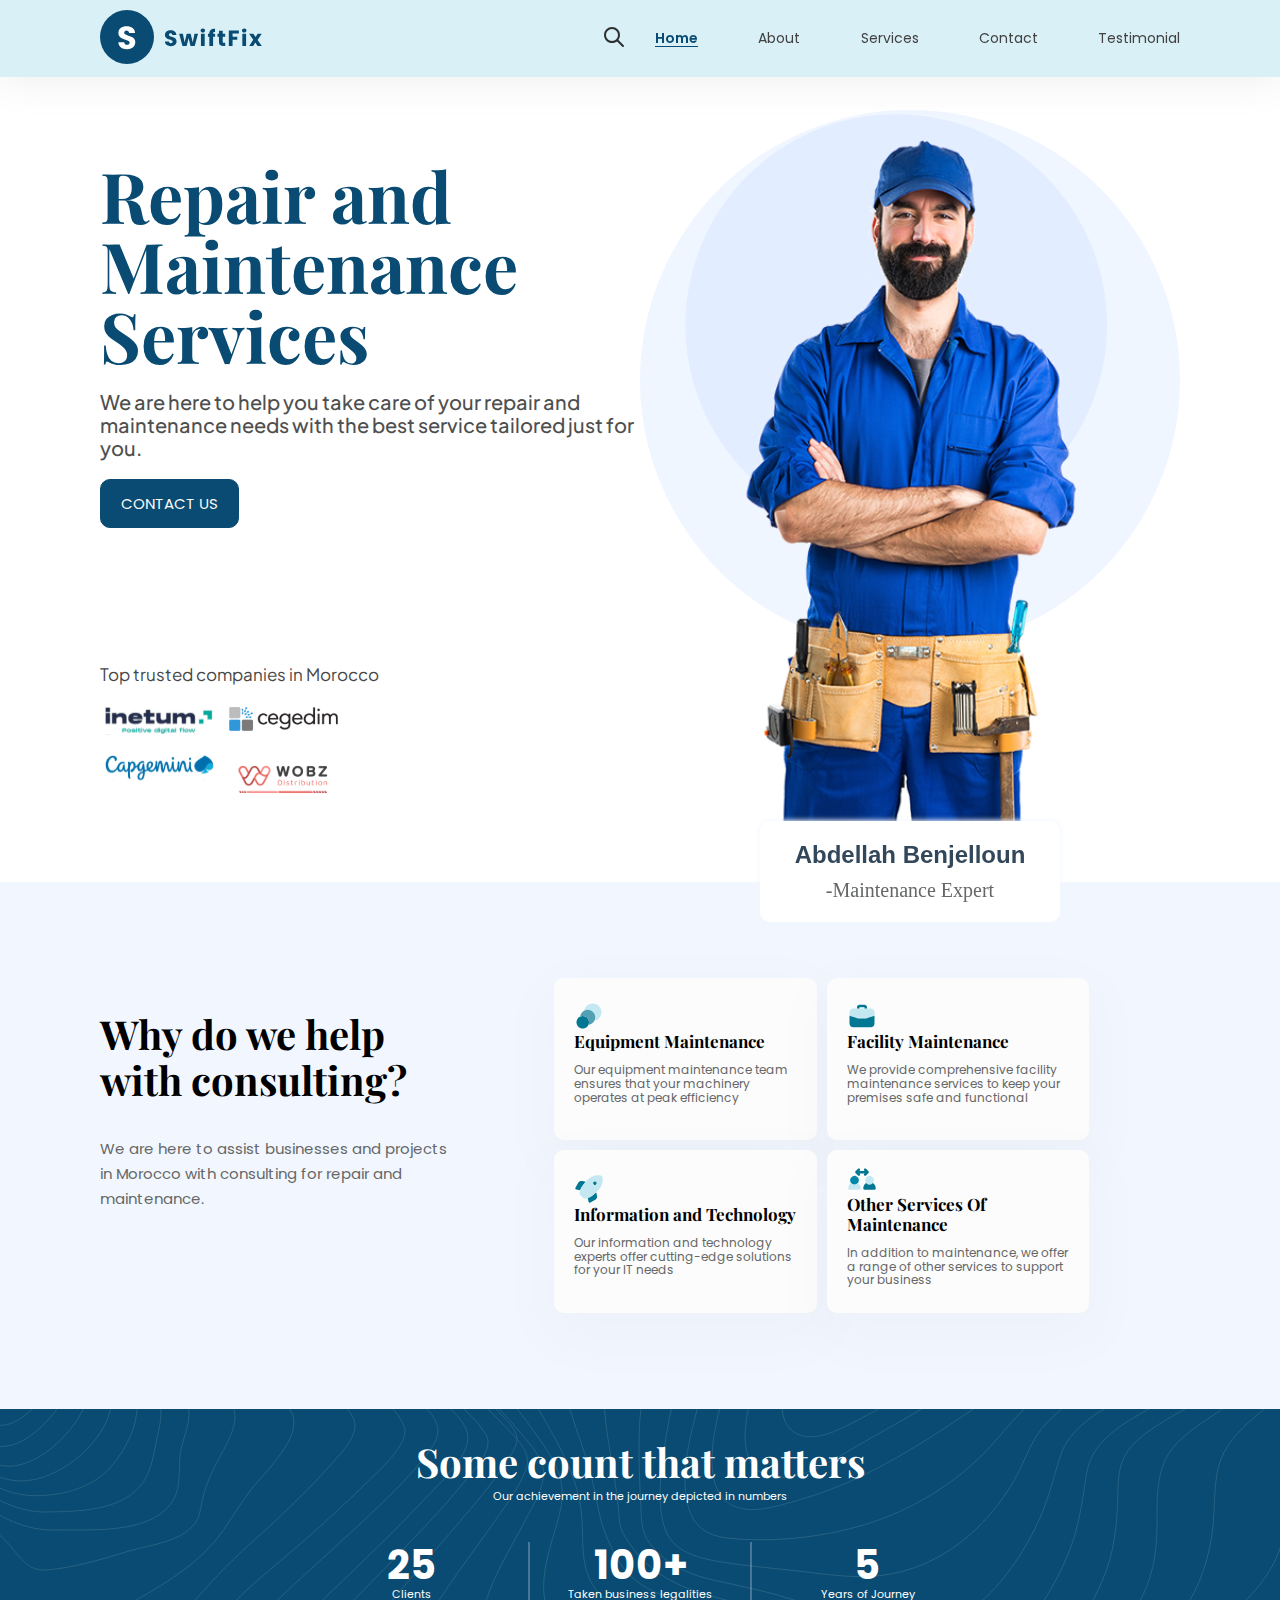
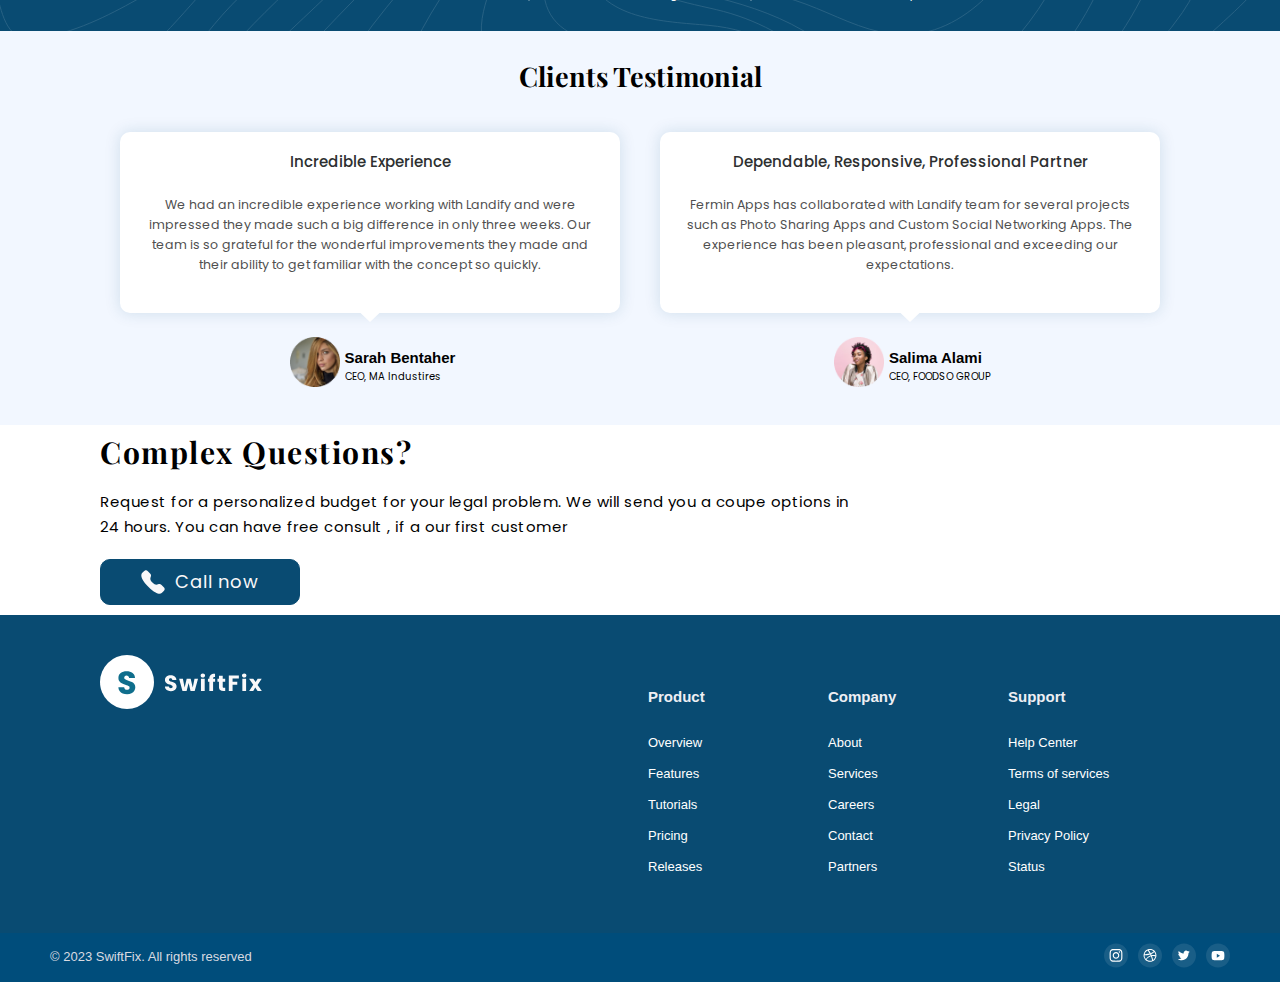
==== commit 27452ea4: "Add search modal" ====
--- a/index.html
+++ b/index.html
@@ -19,6 +19,38 @@
 </head>
 
 <body>
+    <!-- Overlay for moadal -->
+    <div class="overlay"></div>
+
+    <!-- Search modal -->
+    <div class="search-modal f-col" id="search-modal" tabindex="-1" aria-labelledby="search-modal-label"
+        aria-hidden="true">
+        <div class="modal-header f-row">
+            <h2>Search</h2>
+            <button type="button" class="btn-close" data-bs-dismiss="modal" aria-label="Close">
+                <svg xmlns="http://www.w3.org/2000/svg" width="12" height="12" viewBox="0 0 12 12" fill="none">
+                    <path d="M1.0166 11L11.0001 1.0052" stroke="#004D7B" stroke-width="2" stroke-linecap="round" />
+                    <path d="M1 1L10.9835 10.9948" stroke="#004D7B" stroke-width="2" stroke-linecap="round" />
+                </svg>
+            </button>
+        </div>
+
+        <div class="modal-body">
+            <input type="search" class="search-input" placeholder="Search">
+        </div>
+
+        <div class="modal-footer f-row">
+            <button type="button" class="btn">
+                Search
+                <svg width="22" height="22" viewBox="0 0 22 22" fill="none" xmlns="http://www.w3.org/2000/svg">
+                    <path
+                        d="M20 20L14 14M16 9C16 9.91925 15.8189 10.8295 15.4672 11.6788C15.1154 12.5281 14.5998 13.2997 13.9497 13.9497C13.2997 14.5998 12.5281 15.1154 11.6788 15.4672C10.8295 15.8189 9.91925 16 9 16C8.08075 16 7.1705 15.8189 6.32122 15.4672C5.47194 15.1154 4.70026 14.5998 4.05025 13.9497C3.40024 13.2997 2.88463 12.5281 2.53284 11.6788C2.18106 10.8295 2 9.91925 2 9C2 7.14348 2.7375 5.36301 4.05025 4.05025C5.36301 2.7375 7.14348 2 9 2C10.8565 2 12.637 2.7375 13.9497 4.05025C15.2625 5.36301 16 7.14348 16 9Z"
+                        stroke="white" stroke-width="2" stroke-linecap="round" stroke-linejoin="round" />
+                </svg>
+            </button>
+        </div>
+    </div>
+
     <!-- Header -->
     <header class="header-section layout-container">
         <div class="header-left f-row">
@@ -37,7 +69,7 @@
             </div>
 
             <div class="header-buttons f-row">
-                <button class="header-btn search-icon nav-link" aria-label="Search" title="Search">
+                <button class="header-btn search-icon" id="search-btn" aria-label="Search" title="Search">
                     <svg width="22" height="22" viewBox="0 0 22 22" fill="none" xmlns="http://www.w3.org/2000/svg">
                         <path
                             d="M20 20L14 14M16 9C16 9.91925 15.8189 10.8295 15.4672 11.6788C15.1154 12.5281 14.5998 13.2997 13.9497 13.9497C13.2997 14.5998 12.5281 15.1154 11.6788 15.4672C10.8295 15.8189 9.91925 16 9 16C8.08075 16 7.1705 15.8189 6.32122 15.4672C5.47194 15.1154 4.70026 14.5998 4.05025 13.9497C3.40024 13.2997 2.88463 12.5281 2.53284 11.6788C2.18106 10.8295 2 9.91925 2 9C2 7.14348 2.7375 5.36301 4.05025 4.05025C5.36301 2.7375 7.14348 2 9 2C10.8565 2 12.637 2.7375 13.9497 4.05025C15.2625 5.36301 16 7.14348 16 9Z"
@@ -46,7 +78,8 @@
                 </button>
 
                 <button class="header-btn nav-btn" type="button">
-                    <svg class="nav-btn-svg" width="37" height="20" viewBox="0 0 37 20" fill="none" xmlns="http://www.w3.org/2000/svg">
+                    <svg class="nav-btn-svg" width="37" height="20" viewBox="0 0 37 20" fill="none"
+                        xmlns="http://www.w3.org/2000/svg">
                         <path d="M34.918 2L2.91797 2" stroke="#094B72" stroke-width="4" stroke-linecap="round" />
                         <path d="M34.918 10L2.91797 10" stroke="#094B72" stroke-width="4" stroke-linecap="round" />
                         <path d="M34.918 18L2.91797 18" stroke="#094B72" stroke-width="4" stroke-linecap="round" />
--- a/css/style.css
+++ b/css/style.css
@@ -51,7 +51,7 @@
     cursor: auto;
 }
 
-.active a {
+.active.nav-item .nav-link {
     color: var(--blue-10);
 }
 
@@ -108,12 +108,87 @@
     display: flex;
     align-items: center;
     justify-content: center;
+    cursor: pointer;
 }
 
 .btn:hover {
     background-color: #053e60;
 }
 
+.overlay {
+    display: none;
+    position: fixed;
+    background: #000000ac;
+    backdrop-filter: blur(3px);
+    width: 100%;
+    height: 100%;
+    top: 0;
+    left: 0;
+    z-index: 100;
+}
+
+.search-modal {
+    display: none;
+    width: 35%;
+    position: fixed;
+    top: 30%;
+    left: 50%;
+    transform: translate(-50%, -50%);
+    padding: 1rem;
+    border: 1px solid var(--grey-1);
+    border-radius: 1rem;
+    z-index: 1000;
+    background-color: var(--blue-1);
+    font-family: 'Popping', sans-serif;
+}
+
+.search-modal .modal-header {
+    justify-content: space-between;
+}
+
+.search-modal .modal-header h2 {
+    font-family: 'Popping', sans-serif;
+    margin: 0;
+    font-size: 2rem;
+    color: var(--blue-10);
+}
+
+.search-modal .modal-header .btn-close {
+    background: none;
+    border: none;
+    cursor: pointer;
+    padding: 0.3rem;
+    border-radius: 0.3rem;
+}
+
+.search-modal .modal-header .btn-close:hover svg path{
+    stroke: #e00000;
+}
+
+.search-modal .modal-body{
+    margin: 2rem 0;
+    padding: 0 3rem;
+}
+
+.search-modal .modal-body input{
+    width: 100%;
+    height: 5rem;
+    padding: 1.5rem;
+    border: 1px solid #b3befd;
+    border-radius: 5px;
+    outline: none;
+    font-size: 1.8rem;
+}
+
+.search-modal .modal-footer{
+    justify-content: center;
+}
+
+.search-modal .modal-footer button{
+    padding: 1rem 2rem;
+    font-size: 1.5rem;
+    gap: 1rem;
+}
 /* Header */
 
 .header-section {
@@ -124,18 +199,22 @@
     width: 100vw;
     height: auto;
     top: 0;
-    z-index: 100;
-    backdrop-filter: blur(15px);   
+    backdrop-filter: blur(15px);
     box-shadow: 0px 2px 40px rgba(88, 77, 77, 0.1);
 }
 
-.header-section .header-left{
+.header-section .header-left {
     justify-content: space-between;
 }
 
 .header-buttons {
     justify-content: end;
-    margin-right: 5rem;
+    margin-right: auto;
+}
+
+.header-buttons #search-btn svg:hover{
+    cursor: pointer;
+    transform: rotate(10deg) scale(1.1);
 }
 
 .header-btn {
@@ -144,21 +223,23 @@
     outline: none;
     border: none;
     background: none;
-}
-
-.header-buttons .nav-btn{
+    align-self: center;
+}
+
+.header-buttons .nav-btn {
     display: none;
 }
 
-.header-section + section {
+.header-section+section {
     margin: 10rem 0 0 0;
 }
 
-.navbar-box{
-    justify-content: center;
-}
-
-.navbar, .navbar-nav {
+.navbar-box {
+    justify-content: center;
+    margin-left: 3rem;
+}
+
+.navbar-nav {
     font-family: 'Poppins', Arial, sans-serif;
     display: flex;
     flex-direction: row;
@@ -170,27 +251,22 @@
     padding: 0;
 }
 
-.navbar-nav:last-child{
+.navbar-nav:last-child {
     margin: 0;
 }
 
 .nav-item {
-    font-size: 1.3rem;
+    font-size: 1.4rem;
     display: flex;
     flex-direction: column;
     justify-content: center;
 }
 
-
-.search-icon button:hover{
-    scale: 1.02;
-}
-
-.nav-link {
-    color: #2D2F30;
-}
-
-.navbar a:hover {
+.navbar-nav .nav-item a{
+    color: rgb(67, 66, 66);
+}
+
+.navbar-nav .nav-item a:hover{
     color: var(--blue-10);
 }
 
@@ -210,13 +286,13 @@
     font-family: 'Plus Jakarta Sans', sans-serif;
     font-weight: 500;
     color: var(--grey-2);
-    margin-bottom: 4rem;
+    margin-bottom: 2rem;
 }
 
 .detail-box-top a {
-    font-size: 1.3rem;
+    font-size: 1.5rem;
     padding: 1.5rem 2rem;
-    width: 15rem;
+    width: max-content;
 }
 
 .companies p {
@@ -321,7 +397,7 @@
     grid-template-columns: repeat(2, 1fr);
     grid-template-rows: repeat(2, 1fr);
     grid-template-areas: "card1 card2"
-                         "card3 card4"
+        "card3 card4"
 }
 
 .why-section .card .icon {
@@ -484,7 +560,7 @@
     padding-top: 1rem;
 }
 
-.clients-section .card .client-details .details-text{
+.clients-section .card .client-details .details-text {
     display: flex;
     flex-direction: column;
     justify-content: center;
@@ -594,12 +670,12 @@
     padding: 0.8rem;
 }
 
-.sup-footer .links-box ul li a{
+.sup-footer .links-box ul li a {
     font-size: small;
     color: #ffffff;
 }
 
-.sup-footer .links-box ul .title{
+.sup-footer .links-box ul .title {
     font-weight: 600;
     font-size: 1.5rem;
 }
@@ -687,39 +763,39 @@
 
 /* FAQ section */
 
-.faq-section{
+.faq-section {
     background-color: #C3E8F1;
     height: fit-content;
     width: 100%;
 }
 
-.faq-section .f-col{
+.faq-section .f-col {
     align-items: center;
 }
 
-.faq-section .faq-title{
+.faq-section .faq-title {
     font-size: 2.5rem;
     margin: 0 0 2rem 0;
 }
 
-.faq-section .layout-container .faq-items-box{
+.faq-section .layout-container .faq-items-box {
     width: 90%;
 }
 
-.faq-section .layout-container .faq-item{
+.faq-section .layout-container .faq-item {
     margin-bottom: 1.5rem;
 }
 
 .faq-section .layout-container .faq-item,
 .faq-section .layout-container .faq-item .faq-item-btn,
-.faq-section .layout-container .faq-item .faq-item-txt{
+.faq-section .layout-container .faq-item .faq-item-txt {
     align-content: center;
     width: 100%;
     font-family: 'Popping', sans-serif;
     padding: 0 1rem;
 }
 
-.faq-section .layout-container .faq-item .faq-item-btn{
+.faq-section .layout-container .faq-item .faq-item-btn {
     background-color: #f3f3f3;
     border: 1px solid #c5cacb;
     border-top-right-radius: 0.8rem;
@@ -733,17 +809,17 @@
     width: 100%;
 }
 
-.faq-section .layout-container .faq-item .f-row{
+.faq-section .layout-container .faq-item .f-row {
     align-content: center;
     justify-content: space-between;
     gap: 1rem;
 }
 
-.faq-section .layout-container .faq-item-btn-icon{
+.faq-section .layout-container .faq-item-btn-icon {
     margin: auto 0;
 }
 
-.faq-section .layout-container .faq-item .faq-item-txt{
+.faq-section .layout-container .faq-item .faq-item-txt {
     background-color: #f3f3f3;
     border-bottom: 1px solid #c5cacb;
     border-left: 1px solid #c5cacb;
@@ -812,7 +888,7 @@
     cursor: pointer;
 }
 
-.contact-section .contact-map iframe{
+.contact-section .contact-map iframe {
     height: 100%;
     width: 100%;
     border: none;
@@ -878,17 +954,17 @@
 
 /* Services section */
 
-.services-section{
+.services-section {
     height: fit-content;
     background-color: var(--blue-1);
 }
 
-.services-section .layout-container{
+.services-section .layout-container {
     text-align: center;
     justify-content: space-between;
 }
 
-.services-section .layout-container h2{
+.services-section .layout-container h2 {
     color: var(--blue-10);
     font-size: 3rem;
     margin: 2rem 0;
@@ -896,17 +972,17 @@
 }
 
 .services-section .layout-container h2,
-.services-section .layout-container h3{
+.services-section .layout-container h3 {
     font-family: 'Playfair Display';
 }
 
-.services-section .layout-container .services-cards{
+.services-section .layout-container .services-cards {
     column-gap: 2rem;
     height: auto;
     padding: 0 0 3rem 0;
 }
 
-.services-section .layout-container .f-row .card{
+.services-section .layout-container .f-row .card {
     background-color: #ffffff;
     color: black;
     height: 100%;
@@ -914,24 +990,24 @@
     box-shadow: 0px 0px 5px 2px rgba(0, 0, 0, 0.15);
 }
 
-.services-section .layout-container .f-row .card:hover{
+.services-section .layout-container .f-row .card:hover {
     background-image: linear-gradient(to bottom, #004D7B, #00a2ff);
     color: #ffffff;
 }
 
-.services-section .layout-container .f-row .maintenance-card:hover .maintenance-icon{
+.services-section .layout-container .f-row .maintenance-card:hover .maintenance-icon {
     background-image: url("../images/icons/maintenance_white.svg");
 }
 
-.services-section .layout-container .f-row .electrical-card:hover .electrical-icon{
+.services-section .layout-container .f-row .electrical-card:hover .electrical-icon {
     background-image: url("../images/icons/electrical_white.svg");
 }
 
-.services-section .layout-container .f-row .plumbing-card:hover .plumbing-icon{
+.services-section .layout-container .f-row .plumbing-card:hover .plumbing-icon {
     background-image: url("../images/icons/plumbing_white.svg");
 }
 
-.services-section .layout-container .f-row .card .icon{
+.services-section .layout-container .f-row .card .icon {
     height: 7rem;
     margin: 0;
     background-size: contain;
@@ -939,29 +1015,29 @@
     background-position: center;
 }
 
-.services-section .layout-container .f-row .card .maintenance-icon{
+.services-section .layout-container .f-row .card .maintenance-icon {
     background-image: url("../images/icons/maintenance.svg");
 }
 
-.services-section .layout-container .f-row .card .electrical-icon{
+.services-section .layout-container .f-row .card .electrical-icon {
     background-image: url("../images/icons/electrical.svg");
 }
 
-.services-section .layout-container .f-row .card .plumbing-icon{
+.services-section .layout-container .f-row .card .plumbing-icon {
     background-image: url("../images/icons/plumbing.svg");
 }
 
-.services-section .layout-container .f-row .card p{
+.services-section .layout-container .f-row .card p {
     font-size: 1.5rem;
     font-family: 'Lato', sans-serif;
-} 
-
-.services-section .layout-container .card h3{
+}
+
+.services-section .layout-container .card h3 {
     font-size: 2rem;
-    margin: 1rem 0 ;
-}
-
-.services-section .layout-container .card .btn{
+    margin: 1rem 0;
+}
+
+.services-section .layout-container .card .btn {
     height: auto;
     font-size: 1.3rem;
     width: fit-content;
--- a/css/responsive.css
+++ b/css/responsive.css
@@ -3,23 +3,35 @@
     .layout-container {
         padding: 2rem 4rem;
     }
+
+    .navbar-box{
+        margin-left: 4rem;
+    }
 }
 
 /* Mobile paysage */
 @media (min-width: 768px) and (max-width: 1023px) {
 
     :root {
-        font-size: 7px;
+        font-size: 9px;
     }
 
     .layout-container {
-        padding: 1rem 5rem;
+        padding: 1rem 3rem;
+    }
+
+    .search-modal{
+        width: 70%;
     }
 
     /* Header */
 
     .search-icon {
         margin: 0 2rem 0 0;
+    }
+
+    .navbar-box{
+        margin-left: 0;
     }
 
     .nav-item {
@@ -106,12 +118,33 @@
 /* Mobile portrait */
 @media (max-width: 767px) {
     :root {
-        font-size: 5px;
+        font-size: 6px;
     }
 
     .layout-container {
-        padding: 1rem 5rem;
-        width: 100%;
+        padding: 1rem 4rem;
+        width: 100%;
+    }
+
+    .search-modal{
+        width: 80%;
+    }
+
+    .search-modal .modal-header h2 {
+        font-size: 3rem;
+    }
+    
+    .search-modal .modal-body input{
+        width: 100%;
+        padding: 1rem;
+        border: 1px solid #b3befd;
+        border-radius: 5px;
+        outline: none;
+        font-size: 2.8rem;
+    }
+    
+    .search-modal .modal-footer button{
+        font-size: 2.5rem;
     }
 
     /* Header */
@@ -139,7 +172,7 @@
 
     .navbar-box {
         display: none;
-        transform: scale(1);
+        margin: 0;
     }
 
     .navbar-box.open{
@@ -147,7 +180,7 @@
     }
 
     .navbar-nav .nav-item{
-        font-size: 2rem;
+        font-size: 2.5rem;
         font-weight: bold;
         margin: 1.5rem auto;
     }
@@ -169,12 +202,12 @@
         margin: 3rem 0;
     }
 
+    .detail-box .btn{
+        font-size: 2rem;
+    }
+
     .detail-box-top {
         padding-bottom: 0;
-    }
-
-    .detail-box-top a {
-        font-size: 1.5rem;
     }
 
     .companies {
@@ -185,6 +218,7 @@
 
     .companies p {
         text-align: center;
+        font-size: 1.9rem;
     }
 
     .companies-logos {
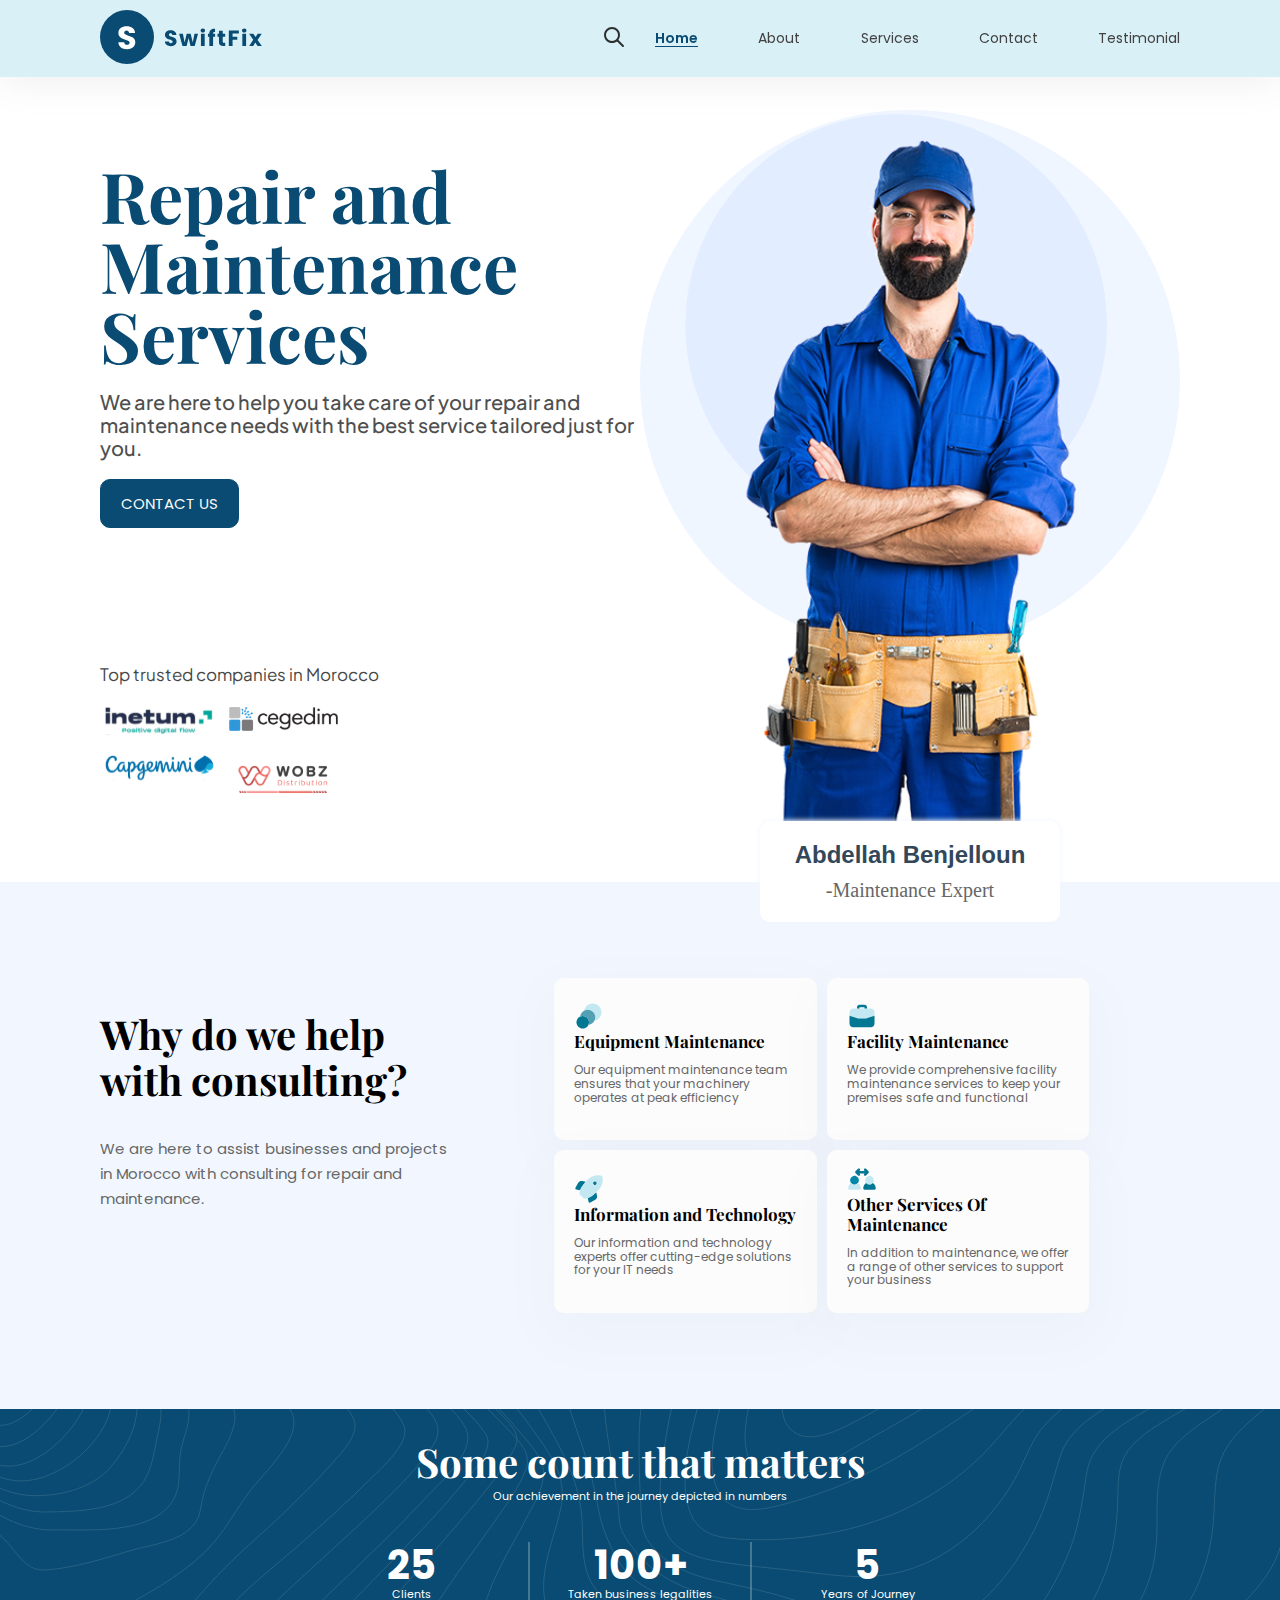
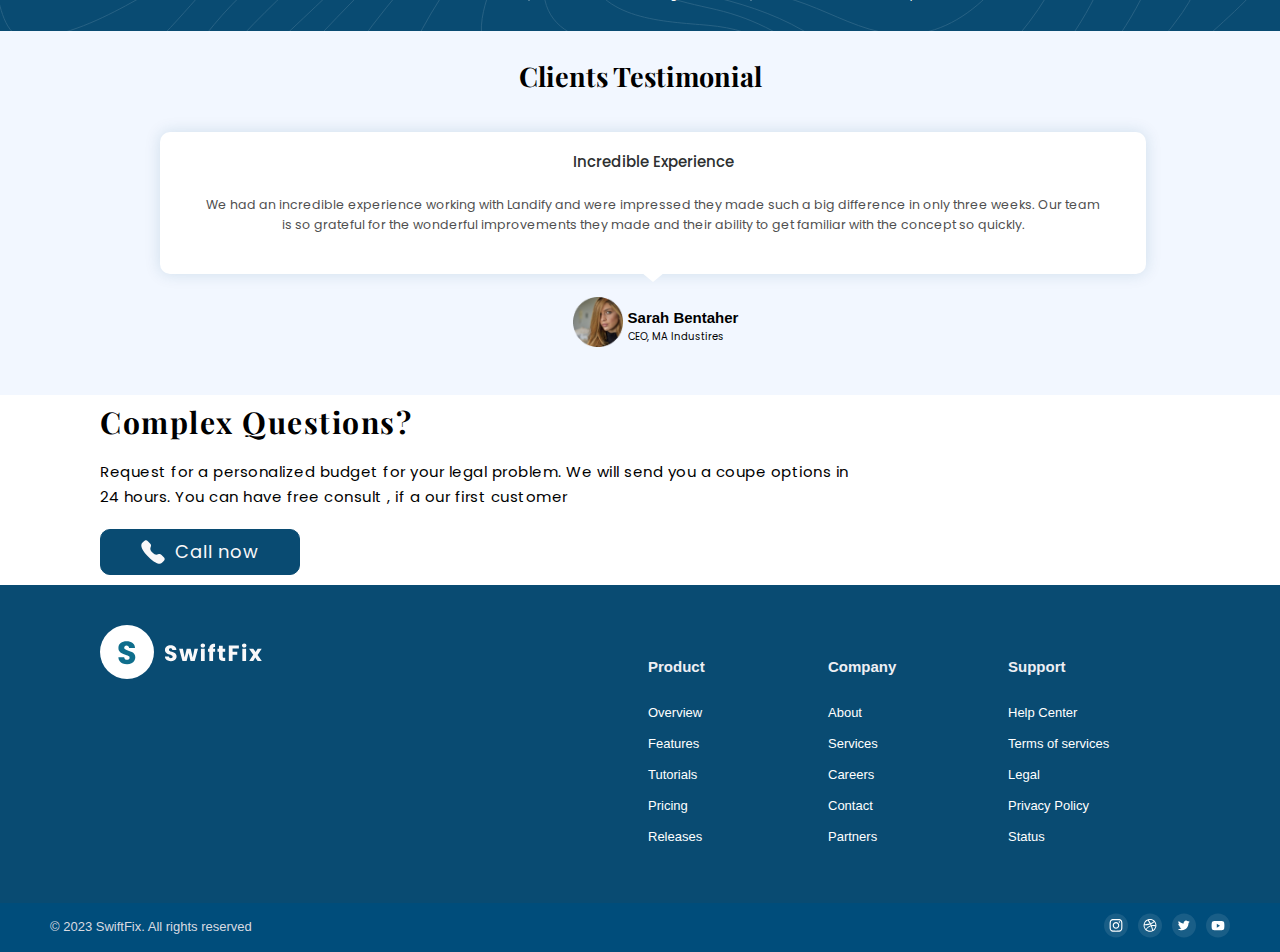
==== commit 3ffd32cc: "Add testimonials carousel" ====
--- a/index.html
+++ b/index.html
@@ -19,16 +19,17 @@
 </head>
 
 <body>
-    <!-- Overlay for moadal -->
+    <!-- Overlay -->
     <div class="overlay"></div>
+    <!-- end Overlay -->
 
     <!-- Search modal -->
     <div class="search-modal f-col" id="search-modal" tabindex="-1" aria-labelledby="search-modal-label"
-        aria-hidden="true">
-        <div class="modal-header f-row">
-            <h2>Search</h2>
-            <button type="button" class="btn-close" data-bs-dismiss="modal" aria-label="Close">
-                <svg xmlns="http://www.w3.org/2000/svg" width="12" height="12" viewBox="0 0 12 12" fill="none">
+    aria-hidden="true">
+    <div class="modal-header f-row">
+        <h2>Search</h2>
+        <button type="button" class="btn-close" data-bs-dismiss="modal" aria-label="Close">
+            <svg xmlns="http://www.w3.org/2000/svg" width="12" height="12" viewBox="0 0 12 12" fill="none">
                     <path d="M1.0166 11L11.0001 1.0052" stroke="#004D7B" stroke-width="2" stroke-linecap="round" />
                     <path d="M1 1L10.9835 10.9948" stroke="#004D7B" stroke-width="2" stroke-linecap="round" />
                 </svg>
@@ -50,6 +51,9 @@
             </button>
         </div>
     </div>
+    <!-- end Search modal -->
+    
+    <!-- Read more modal -->
 
     <!-- Header -->
     <header class="header-section layout-container">
@@ -285,8 +289,47 @@
     <!-- Client section -->
     <section id="clients" class="clients-section">
         <div class="layout-container f-col">
-            <h2>Clients Testimonial</h2>
-            <div class="cards-box f-row">
+            <div><h2>Clients Testimonial</h2></div>
+            <div class="cards-box carousel f-row">
+                <div class="card f-col active-card">
+                    <div class="text f-col">
+                        <h3>Incredible Experience</h3>
+                        <p>We had an incredible experience working with Landify and were
+                            impressed they made such a big difference in only three weeks.
+                            Our team is so grateful for the wonderful improvements they
+                            made and their ability to get familiar with the concept so
+                            quickly.</p>
+                    </div>
+                    <div class="triangle"></div>
+                    <div class="client-details f-row">
+                        <div class="details-img">
+                            <img width="50" height="50" src="./images/sarah.png" alt="Sarah Bentaher">
+                        </div>
+                        <div class="details-text">
+                            <h4>Sarah Bentaher</h4>
+                            <p>CEO, MA Industires</p>
+                        </div>
+                    </div>
+                </div>
+                <div class="card f-col">
+                    <div class="text f-col">
+                        <h3>Dependable, Responsive, Professional Partner</h3>
+                        <p>Fermin Apps has collaborated with Landify team for several
+                            projects such as Photo Sharing Apps and Custom Social
+                            Networking Apps. The experience has been pleasant,
+                            professional and exceeding our expectations. </p>
+                    </div>
+                    <div class="triangle"></div>
+                    <div class="client-details f-row">
+                        <div class="details-img">
+                            <img width="50" height="50" src="./images/salima.png" alt="Salima Alami">
+                        </div>
+                        <div class="details-text">
+                            <h4>Salima Alami</h4>
+                            <p>CEO, FOODSO GROUP</p>
+                        </div>
+                    </div>
+                </div>
                 <div class="card f-col">
                     <div class="text f-col">
                         <h3>Incredible Experience</h3>
@@ -470,6 +513,7 @@
     <!-- end Footer -->
 
     <!-- Script -->
+    <script src="./js/index.js"></script>
     <script src="./js/script.js"></script>
 </body>
 
--- a/css/style.css
+++ b/css/style.css
@@ -161,16 +161,16 @@
     border-radius: 0.3rem;
 }
 
-.search-modal .modal-header .btn-close:hover svg path{
+.search-modal .modal-header .btn-close:hover svg path {
     stroke: #e00000;
 }
 
-.search-modal .modal-body{
+.search-modal .modal-body {
     margin: 2rem 0;
     padding: 0 3rem;
 }
 
-.search-modal .modal-body input{
+.search-modal .modal-body input {
     width: 100%;
     height: 5rem;
     padding: 1.5rem;
@@ -180,15 +180,16 @@
     font-size: 1.8rem;
 }
 
-.search-modal .modal-footer{
+.search-modal .modal-footer {
     justify-content: center;
 }
 
-.search-modal .modal-footer button{
+.search-modal .modal-footer button {
     padding: 1rem 2rem;
     font-size: 1.5rem;
     gap: 1rem;
 }
+
 /* Header */
 
 .header-section {
@@ -198,6 +199,7 @@
     position: fixed;
     width: 100vw;
     height: auto;
+    z-index: 10;
     top: 0;
     backdrop-filter: blur(15px);
     box-shadow: 0px 2px 40px rgba(88, 77, 77, 0.1);
@@ -212,7 +214,7 @@
     margin-right: auto;
 }
 
-.header-buttons #search-btn svg:hover{
+.header-buttons #search-btn svg:hover {
     cursor: pointer;
     transform: rotate(10deg) scale(1.1);
 }
@@ -262,11 +264,11 @@
     justify-content: center;
 }
 
-.navbar-nav .nav-item a{
+.navbar-nav .nav-item a {
     color: rgb(67, 66, 66);
 }
 
-.navbar-nav .nav-item a:hover{
+.navbar-nav .nav-item a:hover {
     color: var(--blue-10);
 }
 
@@ -522,24 +524,52 @@
     height: fit-content;
 }
 
+.clients-section .layout-container {
+    align-items: center;
+}
+
 .clients-section h2 {
     font-size: 2.7rem;
     font-family: 'Playfair Display';
     margin: 2rem auto;
 }
 
+.clients-section .layout-container .cards-box {
+    overflow-x: scroll;
+    scroll-behavior: smooth;
+    padding-bottom: 1rem;
+}
+
+.clients-section .layout-container ::-webkit-scrollbar {
+    display: none;
+}
+
+.clients-section .layout-container ::-webkit-scrollbar-thumb {
+    background-color: #ccc;
+}
+
+.clients-section .layout-container ::-webkit-scrollbar-track {
+    background-color: #fff;
+}
+
+.clients-section .cards-box .card {
+    padding: 2rem;
+    font-family: 'Poppins', sans-serif;
+    align-content: center;
+    min-width: 95%;
+    margin: 0 4rem;
+}
+
+.active-card {
+    border-radius: 2rem;
+}
+
 .clients-section h3 {
     font-size: 1.5rem;
     margin: 0 auto 1rem auto;
     color: #2D2F30;
     font-family: 'Poppins';
     font-weight: 500;
-}
-
-.clients-section .cards-box .card {
-    padding: 2rem;
-    font-family: 'Poppins', sans-serif;
-    align-content: center;
 }
 
 .clients-section .card .text {
@@ -550,7 +580,7 @@
     align-content: center;
     line-height: 2rem;
     font-size: 1.25rem;
-    padding: 2rem;
+    padding: 2rem 4rem;
     box-shadow: #094b7221 0 0 15px 1px;
     border-radius: 1rem;
 }
@@ -588,9 +618,10 @@
     background-color: #ffffff;
     width: 2rem;
     height: 1.5rem;
+    z-index: 0;
     clip-path: polygon(0 0, 50% 100%, 100% 0);
     align-self: center;
-    margin-top: auto;
+    margin-top: 0;
 }
 
 /* Question sections */
@@ -809,6 +840,10 @@
     width: 100%;
 }
 
+.faq-section .layout-container .faq-item .faq-item-btn:hover {
+    background-color: #eeeeee;
+}
+
 .faq-section .layout-container .faq-item .f-row {
     align-content: center;
     justify-content: space-between;
@@ -817,9 +852,17 @@
 
 .faq-section .layout-container .faq-item-btn-icon {
     margin: auto 0;
+    transition: rotate(90deg);
+    transition: transform 0.5s ease-in-out;
+}
+
+.icon-rotate{
+    transform: rotate(90deg);
 }
 
 .faq-section .layout-container .faq-item .faq-item-txt {
+    max-height: 0;
+    overflow: hidden;
     background-color: #f3f3f3;
     border-bottom: 1px solid #c5cacb;
     border-left: 1px solid #c5cacb;
@@ -827,8 +870,14 @@
     border-top: none;
     border-bottom-right-radius: 0.8rem;
     border-bottom-left-radius: 0.8rem;
+    padding: 0;
+    font-size: 1.4rem;
+    transition: 0.4s ease;
+}
+
+.faq-section .layout-container .faq-item .open-faq-txt{
+    max-height: fit-content ;
     padding: 1rem 2rem;
-    font-size: 1.4rem;
 }
 
 
@@ -1044,4 +1093,10 @@
     font-weight: 500;
     padding: 1rem 2rem;
     margin: auto;
+}
+
+/*  */
+
+.open {
+    display: block !important;
 }--- a/css/responsive.css
+++ b/css/responsive.css
@@ -4,7 +4,7 @@
         padding: 2rem 4rem;
     }
 
-    .navbar-box{
+    .navbar-box {
         margin-left: 4rem;
     }
 }
@@ -20,7 +20,7 @@
         padding: 1rem 3rem;
     }
 
-    .search-modal{
+    .search-modal {
         width: 70%;
     }
 
@@ -30,7 +30,7 @@
         margin: 0 2rem 0 0;
     }
 
-    .navbar-box{
+    .navbar-box {
         margin-left: 0;
     }
 
@@ -110,8 +110,16 @@
         text-align: left;
     }
 
+    /* About section */
+
     .about-section {
         height: max-content;
+    }
+
+    /* Clients section */
+
+    .clients-section .cards-box .card {
+        margin: 0;
     }
 }
 
@@ -126,15 +134,15 @@
         width: 100%;
     }
 
-    .search-modal{
+    .search-modal {
         width: 80%;
     }
 
     .search-modal .modal-header h2 {
         font-size: 3rem;
     }
-    
-    .search-modal .modal-body input{
+
+    .search-modal .modal-body input {
         width: 100%;
         padding: 1rem;
         border: 1px solid #b3befd;
@@ -142,14 +150,14 @@
         outline: none;
         font-size: 2.8rem;
     }
-    
-    .search-modal .modal-footer button{
+
+    .search-modal .modal-footer button {
         font-size: 2.5rem;
     }
 
     /* Header */
-    .header-section{
-        flex-direction: column; 
+    .header-section {
+        flex-direction: column;
     }
 
     .header-buttons {
@@ -157,7 +165,7 @@
         margin-right: 0;
     }
 
-    .header-buttons .nav-btn{
+    .header-buttons .nav-btn {
         display: block;
     }
 
@@ -175,11 +183,7 @@
         margin: 0;
     }
 
-    .navbar-box.open{
-        display: block;
-    }
-
-    .navbar-nav .nav-item{
+    .navbar-nav .nav-item {
         font-size: 2.5rem;
         font-weight: bold;
         margin: 1.5rem auto;
@@ -198,11 +202,11 @@
         width: 100%;
     }
 
-    .detail-box h2{
+    .detail-box h2 {
         margin: 3rem 0;
     }
 
-    .detail-box .btn{
+    .detail-box .btn {
         font-size: 2rem;
     }
 
@@ -351,7 +355,8 @@
     /* clients-section */
 
     .clients-section .cards-box {
-        display: block;
+        width: 90vw;
+        overflow-x: hidden;
     }
 
     .clients-section h2 {
@@ -364,9 +369,10 @@
     }
 
     .clients-section .cards-box .card {
-        padding: 2rem;
+        padding: 1rem;
         font-family: 'Poppins', sans-serif;
         align-content: center;
+        min-width: 90%;
     }
 
     .clients-section .card .text {
@@ -448,9 +454,10 @@
         height: fit-content;
     }
 
-    .about-section .f-row .about-text h2 { 
+    .about-section .f-row .about-text h2 {
         margin: 3rem 0 0 0;
     }
+
     .about-section .f-row .about-text p {
         font-size: 2.3rem;
         margin: 0;
@@ -484,7 +491,7 @@
 
     .faq-section .faq-item .faq-item-btn p,
     .faq-section .faq-item .faq-item-txt div {
-        font-size: 2.5rem;
+        font-size: 2.3rem;
     }
 
     .faq-section .layout-container .faq-items-box {
@@ -564,7 +571,9 @@
         font-size: 1.5rem;
     }
 
-    .contact-section input, .contact-section select, .contact-section textarea {
+    .contact-section input,
+    .contact-section select,
+    .contact-section textarea {
         font-size: 1.5rem;
     }
 }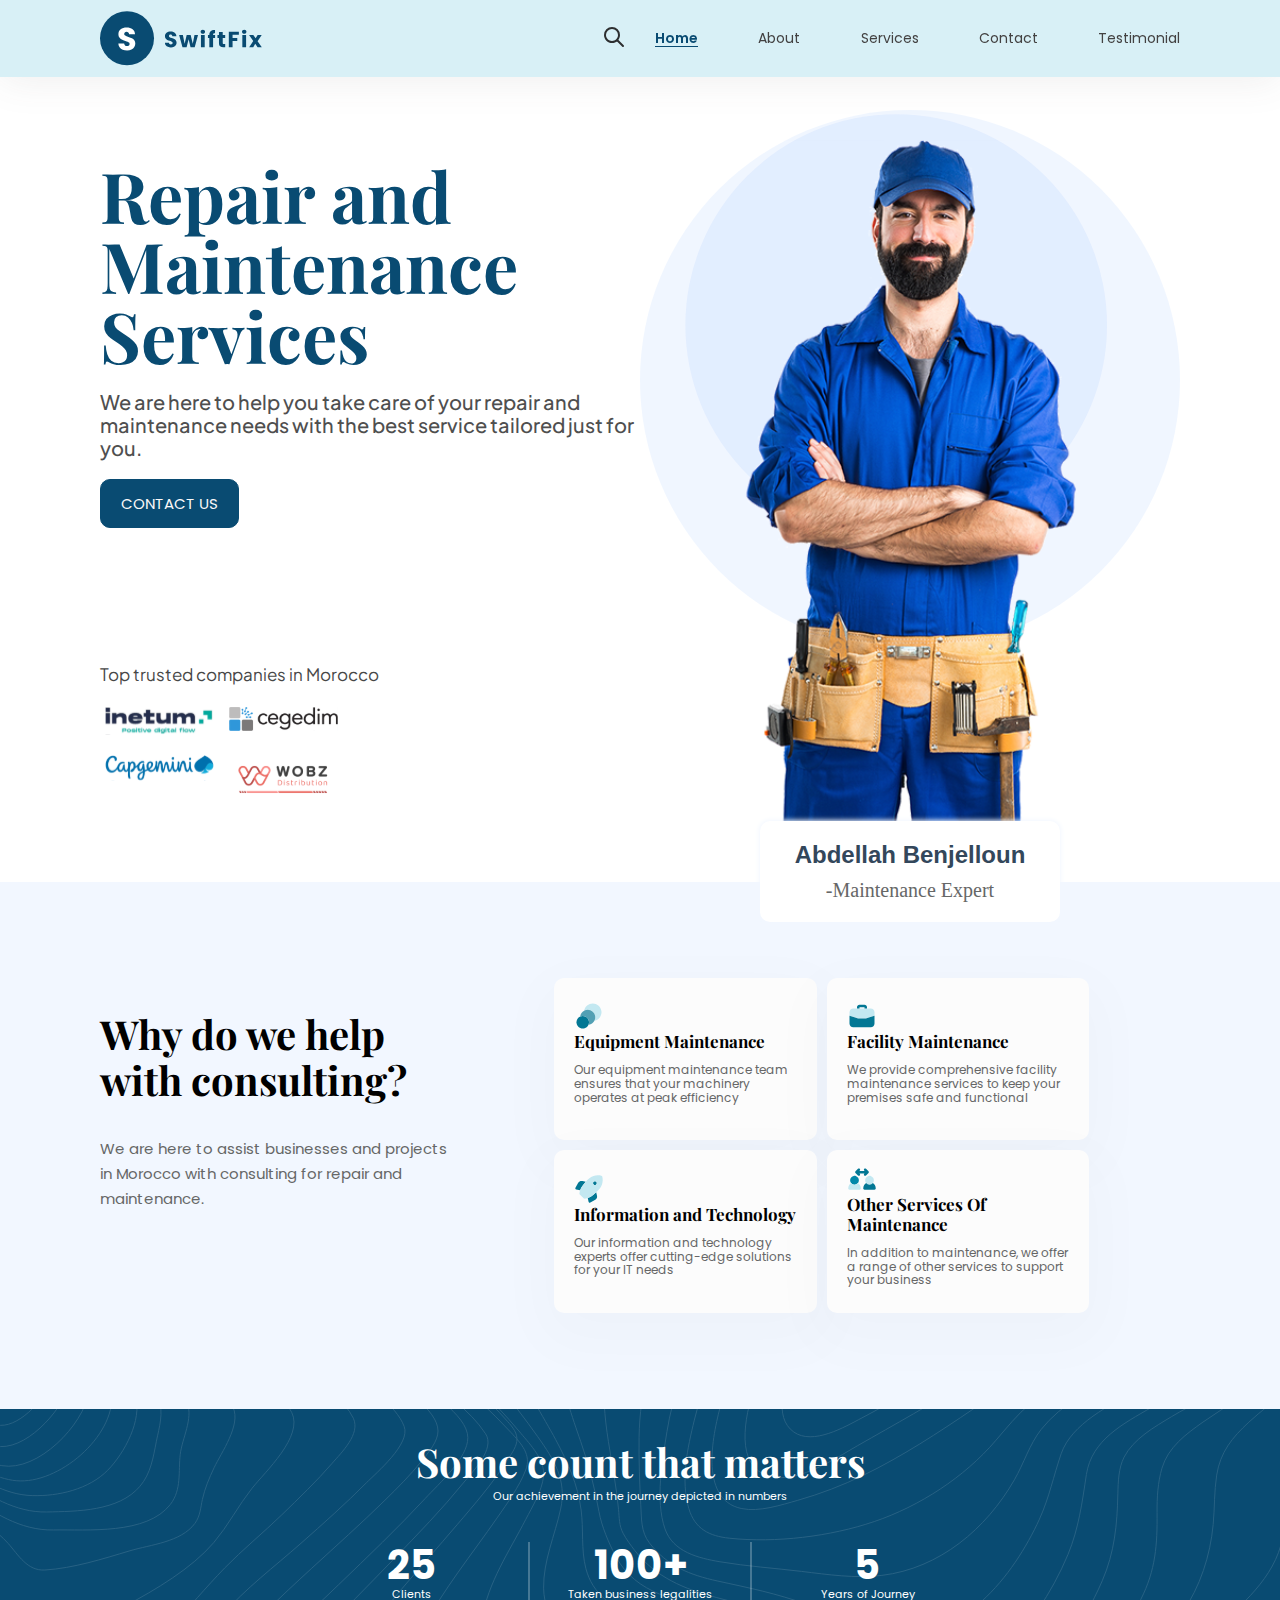
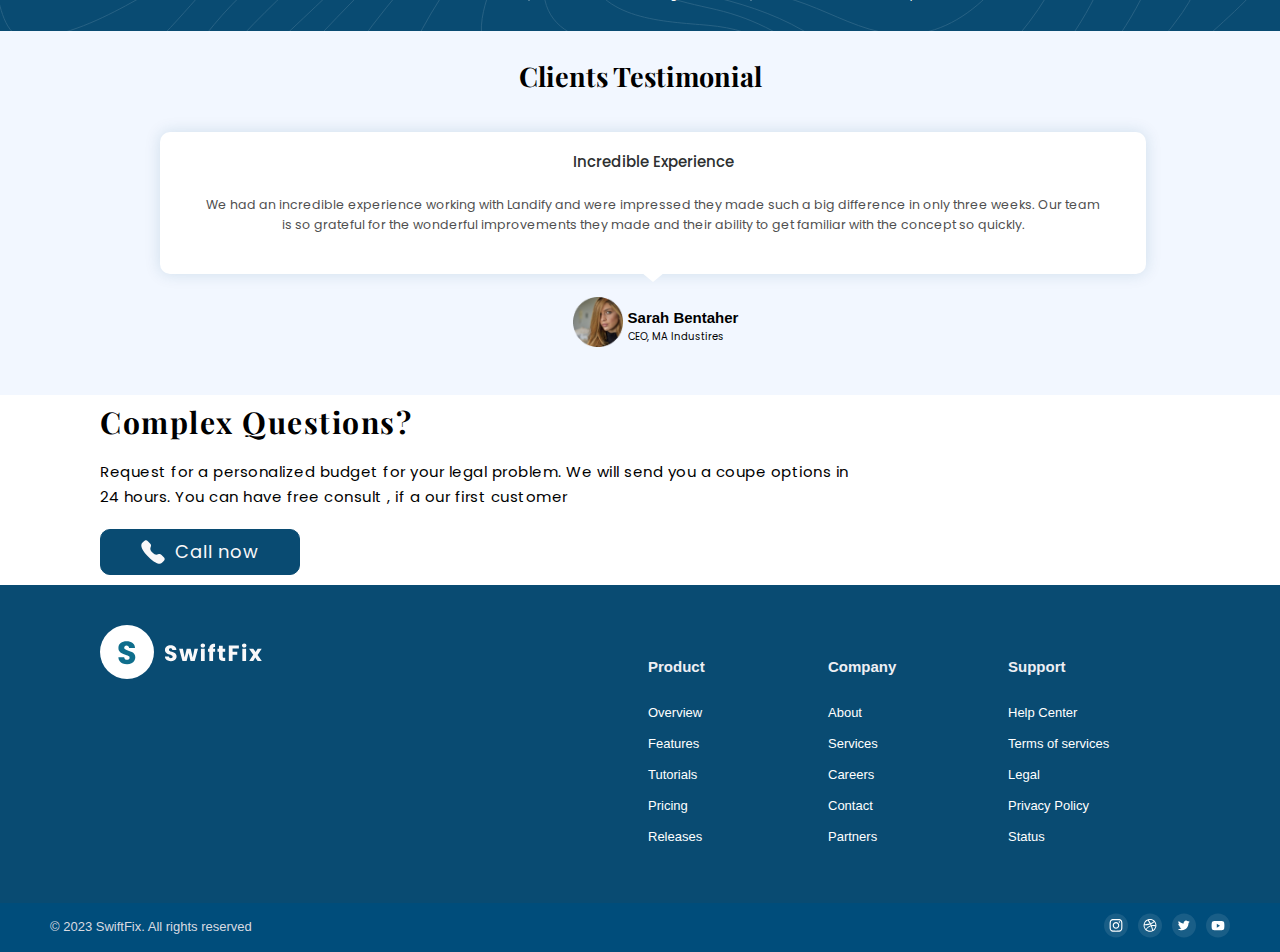
==== commit f9fea579: "Add some responsive style" ====
--- a/index.html
+++ b/index.html
@@ -24,12 +24,12 @@
     <!-- end Overlay -->
 
     <!-- Search modal -->
-    <div class="search-modal f-col" id="search-modal" tabindex="-1" aria-labelledby="search-modal-label"
-    aria-hidden="true">
-    <div class="modal-header f-row">
-        <h2>Search</h2>
-        <button type="button" class="btn-close" data-bs-dismiss="modal" aria-label="Close">
-            <svg xmlns="http://www.w3.org/2000/svg" width="12" height="12" viewBox="0 0 12 12" fill="none">
+    <div class="search-modal modal f-col" id="search-modal" tabindex="-1" aria-labelledby="search-modal-label"
+        aria-hidden="true">
+        <div class="modal-header f-row">
+            <h2>Search</h2>
+            <button type="button" class="btn-close" data-bs-dismiss="modal" aria-label="Close">
+                <svg xmlns="http://www.w3.org/2000/svg" width="12" height="12" viewBox="0 0 12 12" fill="none">
                     <path d="M1.0166 11L11.0001 1.0052" stroke="#004D7B" stroke-width="2" stroke-linecap="round" />
                     <path d="M1 1L10.9835 10.9948" stroke="#004D7B" stroke-width="2" stroke-linecap="round" />
                 </svg>
@@ -52,15 +52,60 @@
         </div>
     </div>
     <!-- end Search modal -->
-    
+
     <!-- Read more modal -->
+    <div class="read-more-modal modal f-col">
+        <div>
+            <button type="button" class="btn-close" data-bs-dismiss="modal" aria-label="Close">
+                <svg xmlns="http://www.w3.org/2000/svg" width="12" height="12" viewBox="0 0 12 12" fill="none">
+                    <path d="M1.0166 11L11.0001 1.0052" stroke="#004D7B" stroke-width="2" stroke-linecap="round" />
+                    <path d="M1 1L10.9835 10.9948" stroke="#004D7B" stroke-width="2" stroke-linecap="round" />
+                </svg>
+            </button>
+        </div>
+        <div class="read-more-title">
+            <h2>Read more about our services</h2>
+        </div>
+        <div class="read-more-text">
+            <p>Lorem ipsum dolor, sit amet consectetur adipisicing elit. Nam exercitationem sunt impedit pariatur neque
+                fugit obcaecati nulla voluptatibus culpa quod possimus, recusandae sit, nesciunt minima, inventore aut
+                rem hic itaque reiciendis sequi molestias quisquam. Quod, distinctio optio. Dolore autem sint adipisci.
+                Consequuntur dolore vitae commodi quas pariatur architecto ipsam, illo sint maiores tenetur dignissimos
+                nobis, labore ab? Sunt dolores eius repudiandae repellendus et magnam nulla quam, inventore, sed ipsum
+                amet recusandae distinctio aliquid reprehenderit natus! Sequi illo dolor temporibus est aperiam esse
+                vero quo similique, molestias earum incidunt rem accusamus atque quas. Doloremque, qui iste sit
+                inventore quaerat nisi repellendus?
+            </p>
+            <p>Lorem ipsum dolor sit amet consectetur adipisicing elit. Sed aliquid nobis est repellendus rem fuga
+                veniam magni odit natus, minus commodi, inventore, enim illo harum. Repellat magnam laudantium ullam a!
+            </p>
+            <p>Lorem ipsum dolor sit amet, consectetur adipisicing elit. Soluta modi beatae suscipit quae numquam
+                commodi magnam adipisci laudantium dolorem quidem, doloremque quo amet! Repellendus accusantium labore
+                qui. Rem consequuntur repellat fuga autem temporibus neque sint iste deserunt dolores amet dolorum
+                blanditiis consectetur obcaecati facilis impedit esse, enim delectus labore possimus?
+            </p>
+            <p>Lorem ipsum dolor, sit amet consectetur adipisicing elit. Nam exercitationem sunt impedit pariatur neque
+                fugit obcaecati nulla voluptatibus culpa quod possimus, recusandae sit, nesciunt minima, inventore aut
+                rem hic itaque reiciendis sequi molestias quisquam. Quod, distinctio optio. Dolore autem sint adipisci.
+                Consequuntur dolore vitae commodi quas pariatur architecto ipsam, illo sint maiores tenetur dignissimos
+                nobis, labore ab? Sunt dolores eius repudiandae repellendus et magnam nulla quam, inventore, sed ipsum
+                amet recusandae distinctio aliquid reprehenderit natus! Sequi illo dolor temporibus est aperiam esse
+                vero quo similique, molestias earum incidunt rem accusamus atque quas. Doloremque, qui iste sit
+                inventore quaerat nisi repellendus?
+            </p>
+            <p>Lorem ipsum dolor sit amet consectetur adipisicing elit. Sed aliquid nobis est repellendus rem fuga
+                veniam magni odit natus, minus commodi, inventore, enim illo harum. Repellat magnam laudantium ullam a!
+            </p>
+        </div>
+    </div>
+    <!-- end Read more modal -->
 
     <!-- Header -->
     <header class="header-section layout-container">
         <div class="header-left f-row">
             <div>
                 <a href="#" class="navbar-brand" aria-label="Home" title="Our Brand">
-                    <svg width="165" height="54" viewBox="0 0 165 54" fill="none" xmlns="http://www.w3.org/2000/svg">
+                    <svg width="165" height="auto" viewBox="0 0 165 54" fill="none" xmlns="http://www.w3.org/2000/svg">
                         <circle cx="27" cy="27" r="27" fill="#094B72" />
                         <path
                             d="M27.112 39.224C25.4693 39.224 23.9973 38.9573 22.696 38.424C21.3947 37.8907 20.3493 37.1013 19.56 36.056C18.792 35.0107 18.3867 33.752 18.344 32.28H24.168C24.2533 33.112 24.5413 33.752 25.032 34.2C25.5227 34.6267 26.1627 34.84 26.952 34.84C27.7627 34.84 28.4027 34.6587 28.872 34.296C29.3413 33.912 29.576 33.3893 29.576 32.728C29.576 32.1733 29.384 31.7147 29 31.352C28.6373 30.9893 28.1787 30.6907 27.624 30.456C27.0907 30.2213 26.3227 29.9547 25.32 29.656C23.8693 29.208 22.6853 28.76 21.768 28.312C20.8507 27.864 20.0613 27.2027 19.4 26.328C18.7387 25.4533 18.408 24.312 18.408 22.904C18.408 20.8133 19.1653 19.1813 20.68 18.008C22.1947 16.8133 24.168 16.216 26.6 16.216C29.0747 16.216 31.0693 16.8133 32.584 18.008C34.0987 19.1813 34.9093 20.824 35.016 22.936H29.096C29.0533 22.2107 28.7867 21.6453 28.296 21.24C27.8053 20.8133 27.176 20.6 26.408 20.6C25.7467 20.6 25.2133 20.7813 24.808 21.144C24.4027 21.4853 24.2 21.9867 24.2 22.648C24.2 23.3733 24.5413 23.9387 25.224 24.344C25.9067 24.7493 26.9733 25.1867 28.424 25.656C29.8747 26.1467 31.048 26.616 31.944 27.064C32.8613 27.512 33.6507 28.1627 34.312 29.016C34.9733 29.8693 35.304 30.968 35.304 32.312C35.304 33.592 34.9733 34.7547 34.312 35.8C33.672 36.8453 32.7333 37.6773 31.496 38.296C30.2587 38.9147 28.7973 39.224 27.112 39.224Z"
@@ -289,7 +334,9 @@
     <!-- Client section -->
     <section id="clients" class="clients-section">
         <div class="layout-container f-col">
-            <div><h2>Clients Testimonial</h2></div>
+            <div>
+                <h2>Clients Testimonial</h2>
+            </div>
             <div class="cards-box carousel f-row">
                 <div class="card f-col active-card">
                     <div class="text f-col">
--- a/css/style.css
+++ b/css/style.css
@@ -126,6 +126,8 @@
     left: 0;
     z-index: 100;
 }
+
+/* Modals */
 
 .search-modal {
     display: none;
@@ -153,23 +155,6 @@
     color: var(--blue-10);
 }
 
-.search-modal .modal-header .btn-close {
-    background: none;
-    border: none;
-    cursor: pointer;
-    padding: 0.3rem;
-    border-radius: 0.3rem;
-}
-
-.search-modal .modal-header .btn-close:hover svg path {
-    stroke: #e00000;
-}
-
-.search-modal .modal-body {
-    margin: 2rem 0;
-    padding: 0 3rem;
-}
-
 .search-modal .modal-body input {
     width: 100%;
     height: 5rem;
@@ -190,6 +175,59 @@
     gap: 1rem;
 }
 
+.read-more-modal {
+    display: none;
+    background-color: #f3efef;
+    box-shadow: #cec8eab7 0 0 4rem 0.3rem;
+    border-radius: 2rem;
+    position: absolute;
+    top: 20%;
+    left: 50%;
+    transform: translate(-50%);
+    width: 70vw;
+    padding: 1rem 3rem;
+    font-size: 1.3rem;
+    font-family: 'Popping', sans-serif;
+    z-index: 1000;
+}
+
+.read-more-modal div:has(.btn-close) {
+    display: flex;
+    justify-content: flex-end;
+    margin-right: -1.5rem;
+}
+
+.read-more-modal p {
+    text-align: justify;
+    text-indent: 2em;
+}
+
+.search-modal .modal-header .btn-close,
+.read-more-modal .btn-close {
+    background: none;
+    border: none;
+    cursor: pointer;
+    padding: 0.3rem;
+    border-radius: 0.3rem;
+}
+
+.read-more-modal .btn-close:hover svg path,
+.search-modal .modal-header .btn-close:hover svg path {
+    stroke: #e00000;
+}
+
+.search-modal .modal-body {
+    margin: 2rem 0;
+    padding: 0 3rem;
+}
+
+.read-more-modal h2 {
+    font-family: 'Popping', sans-serif;
+    margin: -1.5rem 0 0 0;
+    text-align: center;
+    font-size: xx-large;
+}
+
 /* Header */
 
 .header-section {
@@ -209,6 +247,10 @@
     justify-content: space-between;
 }
 
+.header-left:first-child a svg{
+    max-width: 25vw;
+}
+
 .header-buttons {
     justify-content: end;
     margin-right: auto;
@@ -246,9 +288,6 @@
     display: flex;
     flex-direction: row;
     justify-content: space-between;
-}
-
-.navbar-nav {
     list-style-type: none;
     padding: 0;
 }
@@ -375,7 +414,6 @@
 
 .why-section {
     display: flex;
-    height: fit-content;
     background-color: #F2F7FF;
 }
 
@@ -460,6 +498,7 @@
 
 .why-section .card p {
     font-size: 1.2rem;
+    letter-spacing: normal;
 }
 
 /* Achievement */
@@ -856,7 +895,7 @@
     transition: transform 0.5s ease-in-out;
 }
 
-.icon-rotate{
+.icon-rotate {
     transform: rotate(90deg);
 }
 
@@ -875,8 +914,8 @@
     transition: 0.4s ease;
 }
 
-.faq-section .layout-container .faq-item .open-faq-txt{
-    max-height: fit-content ;
+.faq-section .layout-container .faq-item .open-faq-txt {
+    max-height: fit-content;
     padding: 1rem 2rem;
 }
 
@@ -898,7 +937,7 @@
 }
 
 .contact-section .contact-label {
-    font-size: 1.3rem;
+    font-size: 1.5rem;
     margin-bottom: 0.5rem;
 }
 
@@ -911,7 +950,7 @@
     border: none;
     height: 4rem;
     margin-bottom: 2.5rem;
-    padding-left: 2.5rem;
+    padding: 1rem;
     box-shadow: 0 0 4px 1px #094b7225;
 }
 
@@ -920,13 +959,14 @@
     height: 10rem;
     max-width: 100%;
     resize: vertical;
+    max-height: 12rem;
 }
 
 .contact-section input::placeholder,
 .contact-section textarea::placeholder,
 .contact-section select {
     color: var(--grey-1);
-    font-size: 1.2rem;
+    font-size: 1.5rem;
 }
 
 .contact-section button {
@@ -945,10 +985,6 @@
 }
 
 /* Professional section */
-
-.professional-section {
-    height: auto;
-}
 
 .professional-section .f-row {
     justify-content: space-between;
@@ -987,7 +1023,6 @@
 }
 
 .professional-section .f-row .professional-text .btn {
-    height: 4rem;
     font-size: 1.5rem;
     width: fit-content;
     font-weight: 500;
@@ -1087,7 +1122,6 @@
 }
 
 .services-section .layout-container .card .btn {
-    height: auto;
     font-size: 1.3rem;
     width: fit-content;
     font-weight: 500;
--- a/css/responsive.css
+++ b/css/responsive.css
@@ -20,8 +20,19 @@
         padding: 1rem 3rem;
     }
 
+    /* Modals */
+
     .search-modal {
         width: 70%;
+    }
+
+    .read-more-modal{
+        width: 85vw;
+        font-size: 1.5rem;
+    }
+
+    .read-more-modal h2{
+        font-size: 2rem;
     }
 
     /* Header */
@@ -134,8 +145,19 @@
         width: 100%;
     }
 
+    /* Modals */
     .search-modal {
         width: 80%;
+        font-size: 1.8rem;
+    }
+
+    .read-more-modal {
+        width: 90vw;
+        font-size: small;
+    }
+
+    .read-more-modal h2{
+        font-size: 3rem;
     }
 
     .search-modal .modal-header h2 {
@@ -160,6 +182,10 @@
         flex-direction: column;
     }
 
+    .navbar-brand{
+        object-fit: 100%;
+    }
+
     .header-buttons {
         justify-content: end;
         margin-right: 0;
@@ -263,7 +289,6 @@
     /* Why section */
 
     .why-section {
-        height: fit-content;
         padding: 5rem 0;
     }
 
@@ -272,13 +297,12 @@
     }
 
     .why-section .cards {
-        grid-area: cards;
         display: block;
     }
 
     .why-section .card .icon {
-        width: 4rem;
-        height: 4rem;
+        width: 5rem;
+        height: 5rem;
     }
 
     .why-section .text {
@@ -286,37 +310,27 @@
     }
 
     .why-section .card {
-        display: flex;
-        flex-direction: column;
-        justify-content: center;
         align-items: center;
-        margin: 5rem 10rem;
+        margin: 5rem 0;
         padding: 1rem 2rem;
-        box-shadow: 0px 18px 58px 16px rgba(26, 26, 26, 0.02);
-        border-radius: 1rem;
-        background-color: #FCFCFC;
+        border-radius: 2rem;
     }
 
     .why-section .text h2 {
-        font-size: 4rem;
-    }
-
-    .why-section p {
-        font-family: 'Poppins', sans-serif;
-        color: var(--grey-1);
-        line-height: 2.8rem;
-        font-size: 1.8rem;
+        font-size: 3.5rem;
+    }
+
+    .why-section .text p {
+        font-size: 2rem;
     }
 
     .why-section .card h3 {
-        font-size: 2rem;
-        margin: 1rem 0;
+        font-size: 2.5rem;
         text-align: center;
     }
 
     .why-section .card p {
-        font-size: 1.5rem;
-        letter-spacing: normal;
+        font-size: 2rem;
         text-align: center;
     }
 
@@ -364,8 +378,9 @@
     }
 
     .clients-section h3 {
-        font-size: 2rem;
+        font-size: 2.2rem;
         font-weight: 600;
+        line-height: 2.6rem;
     }
 
     .clients-section .cards-box .card {
@@ -376,16 +391,16 @@
     }
 
     .clients-section .card .text {
-        font-size: 1.5rem;
+        font-size: 2rem;
         letter-spacing: normal;
     }
 
     .clients-section .card .client-details h4 {
-        font-size: 2rem;
+        font-size: 2.2rem;
     }
 
     .clients-section .card .client-details p {
-        font-size: 1.5rem;
+        font-size: 1.8rem;
     }
 
     /* Question section */
@@ -393,9 +408,28 @@
     .question-section h2,
     .question-section p,
     .question-section .call-btn {
-        margin: 1rem auto;
-        text-align: center;
-    }
+        margin: 1rem;
+        text-align: center;
+        align-self: center;
+    }
+
+    .question-section p{
+        font-size: 2rem;
+        padding: 0;
+        width: fit-content;
+    }
+
+    .question-section .call-btn {
+        font-size: 3rem;
+        width: auto;
+        font-weight: 500;
+    }
+
+    .question-section .btn svg {
+        width: 3rem;
+        height: auto;
+    }
+    
 
     /* Footer */
 
@@ -522,6 +556,10 @@
     }
 
     .professional-section .f-row .professional-text p {
+        font-size: 2.3rem;
+    }
+
+    .professional-section .f-row .professional-text .btn {
         font-size: 2rem;
     }
 
@@ -529,10 +567,11 @@
 
     .services-section .layout-container h2 {
         font-size: 3.5rem;
-    }
-
-    .services-section .layout-container h3 {
-        font-size: 2.5rem;
+        margin-bottom: 3rem;
+    }
+
+    .services-section .layout-container .card h3 {
+        font-size: 3rem;
     }
 
     .services-section .layout-container .services-cards {
@@ -541,12 +580,17 @@
     }
 
     .services-section .layout-container .f-row .card {
-        width: 70%;
+        width: 90%;
         align-self: center;
+        font-weight: 800;
     }
 
     .services-section .layout-container .f-row .card p {
-        font-size: 1.5rem;
+        font-size: 2.2rem;
+    }
+
+    .services-section .layout-container .card .btn {
+        font-size: 2.2rem;
     }
 
     /* Contact section */
@@ -562,18 +606,28 @@
     }
 
     .contact-section form {
-        width: 80%;
+        width: 95%;
         align-self: center;
         margin-bottom: 5rem;
     }
 
     .contact-section .contact-label {
-        font-size: 1.5rem;
-    }
-
-    .contact-section input,
-    .contact-section select,
-    .contact-section textarea {
-        font-size: 1.5rem;
+        font-size: 2rem;
+    }
+
+    .contact-section input,.contact-section input::placeholder,
+    .contact-section select,.contact-section select::placeholder,
+    .contact-section textarea, .contact-section textarea::placeholder {
+        font-size: 2.2rem;
+        height: 7rem;
+    }
+
+    .contact-section textarea{
+        height: 10rem;
+    }
+
+    .contact-section button {
+        font-size: 2.2rem;
+        font-weight: 600;
     }
 }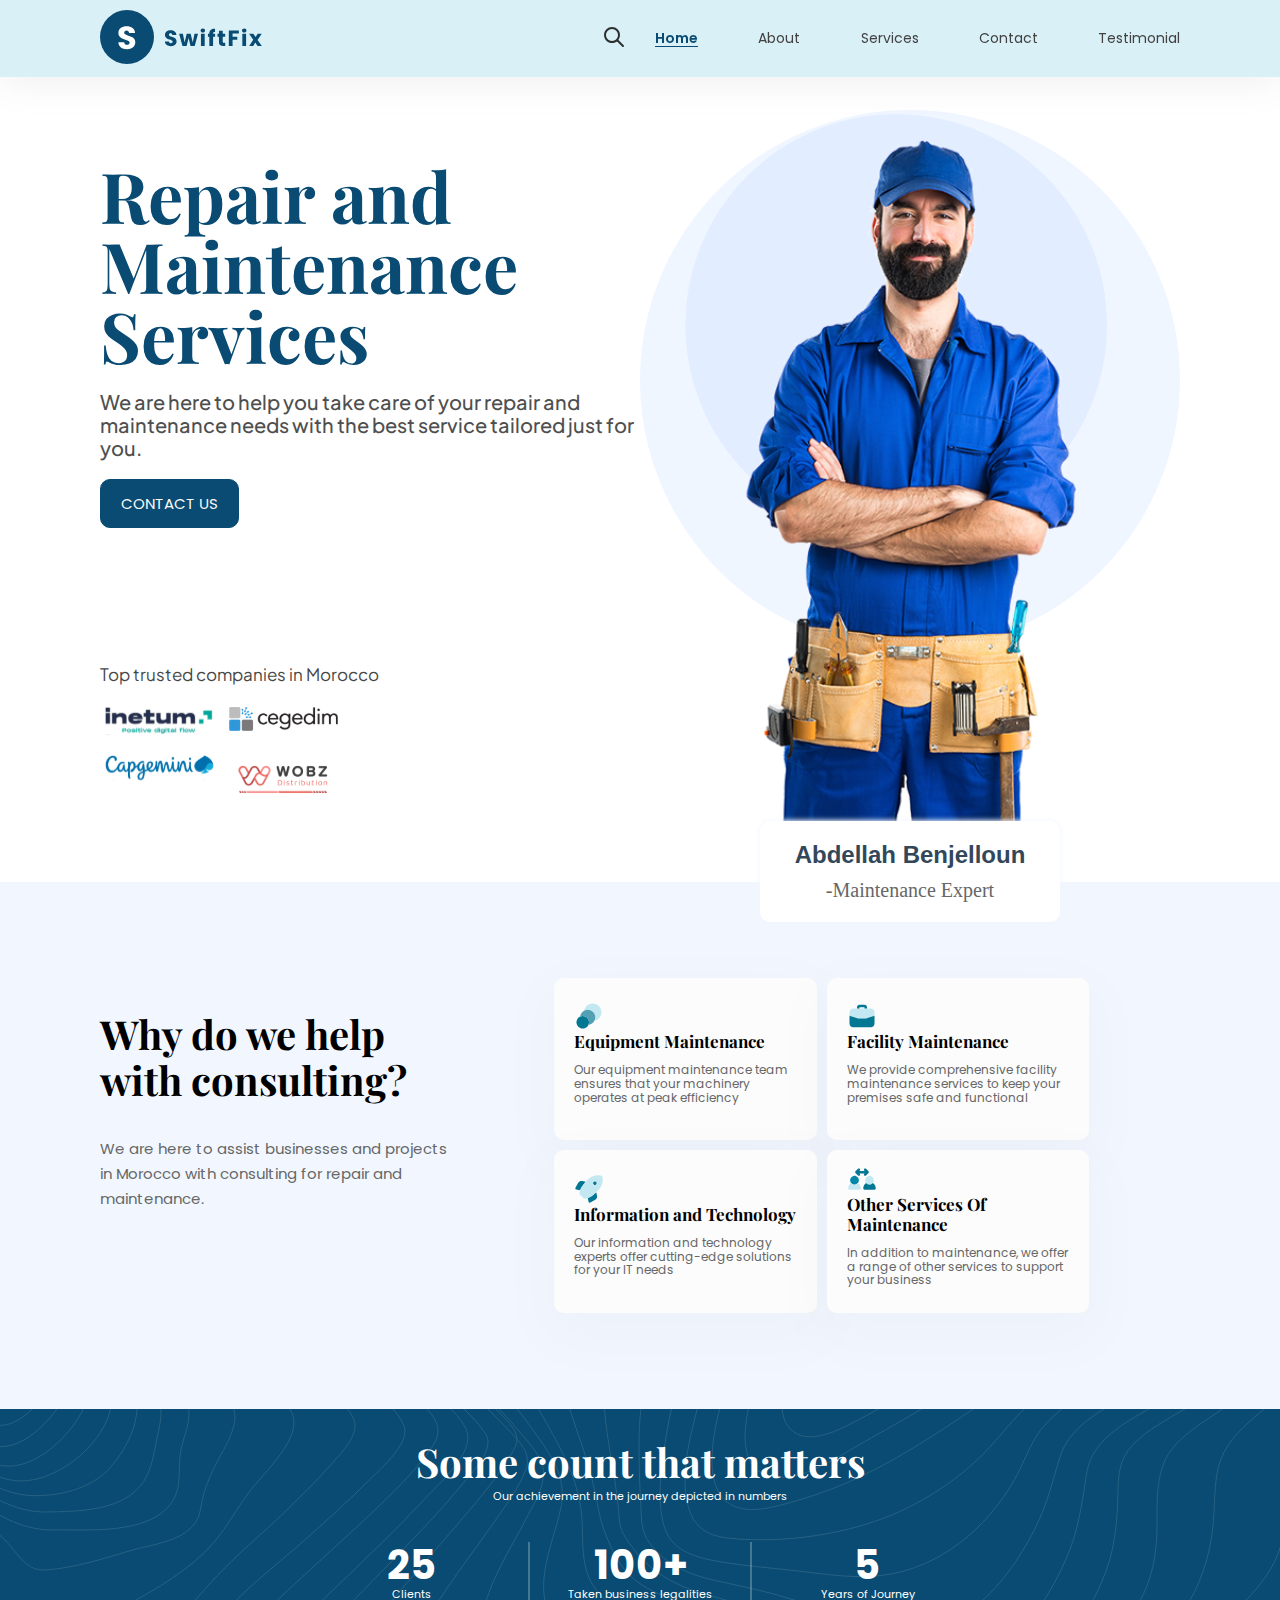
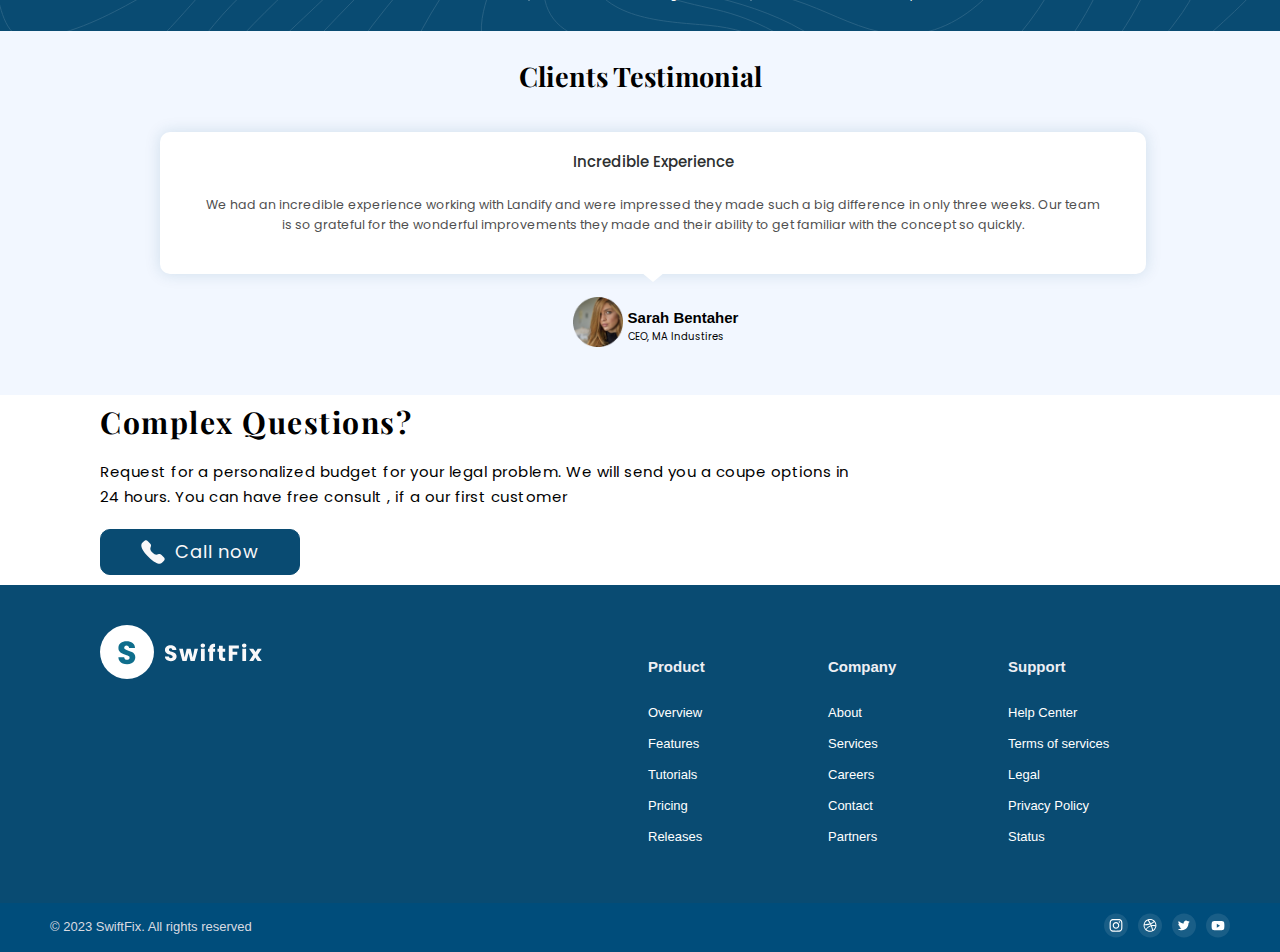
==== commit ca61cc02: "Add contact form validation" ====
--- a/index.html
+++ b/index.html
@@ -105,7 +105,7 @@
         <div class="header-left f-row">
             <div>
                 <a href="#" class="navbar-brand" aria-label="Home" title="Our Brand">
-                    <svg width="165" height="auto" viewBox="0 0 165 54" fill="none" xmlns="http://www.w3.org/2000/svg">
+                    <svg width="165" height="54" viewBox="0 0 165 54" fill="none" xmlns="http://www.w3.org/2000/svg">
                         <circle cx="27" cy="27" r="27" fill="#094B72" />
                         <path
                             d="M27.112 39.224C25.4693 39.224 23.9973 38.9573 22.696 38.424C21.3947 37.8907 20.3493 37.1013 19.56 36.056C18.792 35.0107 18.3867 33.752 18.344 32.28H24.168C24.2533 33.112 24.5413 33.752 25.032 34.2C25.5227 34.6267 26.1627 34.84 26.952 34.84C27.7627 34.84 28.4027 34.6587 28.872 34.296C29.3413 33.912 29.576 33.3893 29.576 32.728C29.576 32.1733 29.384 31.7147 29 31.352C28.6373 30.9893 28.1787 30.6907 27.624 30.456C27.0907 30.2213 26.3227 29.9547 25.32 29.656C23.8693 29.208 22.6853 28.76 21.768 28.312C20.8507 27.864 20.0613 27.2027 19.4 26.328C18.7387 25.4533 18.408 24.312 18.408 22.904C18.408 20.8133 19.1653 19.1813 20.68 18.008C22.1947 16.8133 24.168 16.216 26.6 16.216C29.0747 16.216 31.0693 16.8133 32.584 18.008C34.0987 19.1813 34.9093 20.824 35.016 22.936H29.096C29.0533 22.2107 28.7867 21.6453 28.296 21.24C27.8053 20.8133 27.176 20.6 26.408 20.6C25.7467 20.6 25.2133 20.7813 24.808 21.144C24.4027 21.4853 24.2 21.9867 24.2 22.648C24.2 23.3733 24.5413 23.9387 25.224 24.344C25.9067 24.7493 26.9733 25.1867 28.424 25.656C29.8747 26.1467 31.048 26.616 31.944 27.064C32.8613 27.512 33.6507 28.1627 34.312 29.016C34.9733 29.8693 35.304 30.968 35.304 32.312C35.304 33.592 34.9733 34.7547 34.312 35.8C33.672 36.8453 32.7333 37.6773 31.496 38.296C30.2587 38.9147 28.7973 39.224 27.112 39.224Z"
--- a/css/style.css
+++ b/css/style.css
@@ -111,20 +111,55 @@
     cursor: pointer;
 }
 
-.btn:hover {
+.btn:disabled {
+    background-color: var(--grey-2);
+    cursor: no-drop;
+}
+
+.btn:hover :not(.btn:disabled) {
     background-color: #053e60;
 }
 
 .overlay {
     display: none;
     position: fixed;
-    background: #000000ac;
+    background: #1b1b1bac;
     backdrop-filter: blur(3px);
     width: 100%;
     height: 100%;
     top: 0;
     left: 0;
     z-index: 100;
+}
+
+/* Alert */
+.alert {
+    display: none;
+    width: max-content;
+    position: fixed;
+    top: 30%;
+    left: 50%;
+    transform: translate(-50%, -50%);
+    padding: 1rem 2rem;
+    border-radius: 1rem;
+    z-index: 1000;
+    background-color: #bcffbc;
+    font-family: 'Popping', sans-serif;
+    font-weight: 900;
+    text-align: center;
+    font-size: 1.5rem;
+}
+
+.alert .text{
+    color: rgb(0, 190, 0);
+}
+
+.alert img{
+    width: 5rem;
+}
+
+.show {
+    display: block;
 }
 
 /* Modals */
@@ -180,8 +215,8 @@
     background-color: #f3efef;
     box-shadow: #cec8eab7 0 0 4rem 0.3rem;
     border-radius: 2rem;
-    position: absolute;
-    top: 20%;
+    position: fixed;
+    top: 15%;
     left: 50%;
     transform: translate(-50%);
     width: 70vw;
@@ -247,7 +282,7 @@
     justify-content: space-between;
 }
 
-.header-left:first-child a svg{
+.header-left:first-child a svg {
     max-width: 25vw;
 }
 
@@ -919,9 +954,6 @@
     padding: 1rem 2rem;
 }
 
-
-
-
 /* Contact section */
 
 .contact-section h2 {
@@ -949,7 +981,6 @@
     font-size: 1.5rem;
     border: none;
     height: 4rem;
-    margin-bottom: 2.5rem;
     padding: 1rem;
     box-shadow: 0 0 4px 1px #094b7225;
 }
@@ -974,7 +1005,32 @@
     font-weight: 500;
     padding: 1rem 10rem;
     margin: auto;
-    cursor: pointer;
+}
+
+.contact-section form .validation-msg {
+    margin-bottom: 2.2rem;
+    text-align: end;
+    font-size: 1.2rem;
+}
+
+.contact-section form .validation-msg img{
+    width: 1.3rem;
+}
+
+.contact-section .layout-container .f-col .f-row .contact-form form .form-group .success {
+    border: 1.5px solid #00f201;
+}
+
+.success+.validation-msg {
+    color: #00f201;
+}
+
+.contact-section .layout-container .f-col .f-row .contact-form form .form-group .error {
+    border: 1.5px solid #ff0e0e;
+}
+
+.error+.validation-msg {
+    color: red;
 }
 
 .contact-section .contact-map iframe {
--- a/css/responsive.css
+++ b/css/responsive.css
@@ -26,12 +26,12 @@
         width: 70%;
     }
 
-    .read-more-modal{
+    .read-more-modal {
         width: 85vw;
         font-size: 1.5rem;
     }
 
-    .read-more-modal h2{
+    .read-more-modal h2 {
         font-size: 2rem;
     }
 
@@ -153,10 +153,13 @@
 
     .read-more-modal {
         width: 90vw;
+        top: 10%;
         font-size: small;
-    }
-
-    .read-more-modal h2{
+        overflow-y: scroll;
+        height: 90%;
+    }
+
+    .read-more-modal h2 {
         font-size: 3rem;
     }
 
@@ -182,8 +185,8 @@
         flex-direction: column;
     }
 
-    .navbar-brand{
-        object-fit: 100%;
+    .header-left:first-child a svg {
+        max-width: 35vw;
     }
 
     .header-buttons {
@@ -413,7 +416,7 @@
         align-self: center;
     }
 
-    .question-section p{
+    .question-section p {
         font-size: 2rem;
         padding: 0;
         width: fit-content;
@@ -429,7 +432,7 @@
         width: 3rem;
         height: auto;
     }
-    
+
 
     /* Footer */
 
@@ -615,14 +618,17 @@
         font-size: 2rem;
     }
 
-    .contact-section input,.contact-section input::placeholder,
-    .contact-section select,.contact-section select::placeholder,
-    .contact-section textarea, .contact-section textarea::placeholder {
+    .contact-section input,
+    .contact-section input::placeholder,
+    .contact-section select,
+    .contact-section select::placeholder,
+    .contact-section textarea,
+    .contact-section textarea::placeholder {
         font-size: 2.2rem;
         height: 7rem;
     }
 
-    .contact-section textarea{
+    .contact-section textarea {
         height: 10rem;
     }
 
@@ -630,4 +636,29 @@
         font-size: 2.2rem;
         font-weight: 600;
     }
+
+    .contact-section form .validation-msg {
+        font-size: 1.8rem;
+    }
+
+    .contact-section form .validation-msg img {
+        width: 1.8rem;
+    }
+
+    .contact-section .layout-container .f-col .f-row .contact-form form .form-group .success {
+        border-width: 1px;
+    }
+
+    .contact-section .layout-container .f-col .f-row .contact-form form .form-group .error {
+        border-width: 1px;
+    }
+
+    /* Alert */
+    .alert {
+        font-size: 2.2rem;
+    }
+
+    .alert img {
+        width: 5rem;
+    }
 }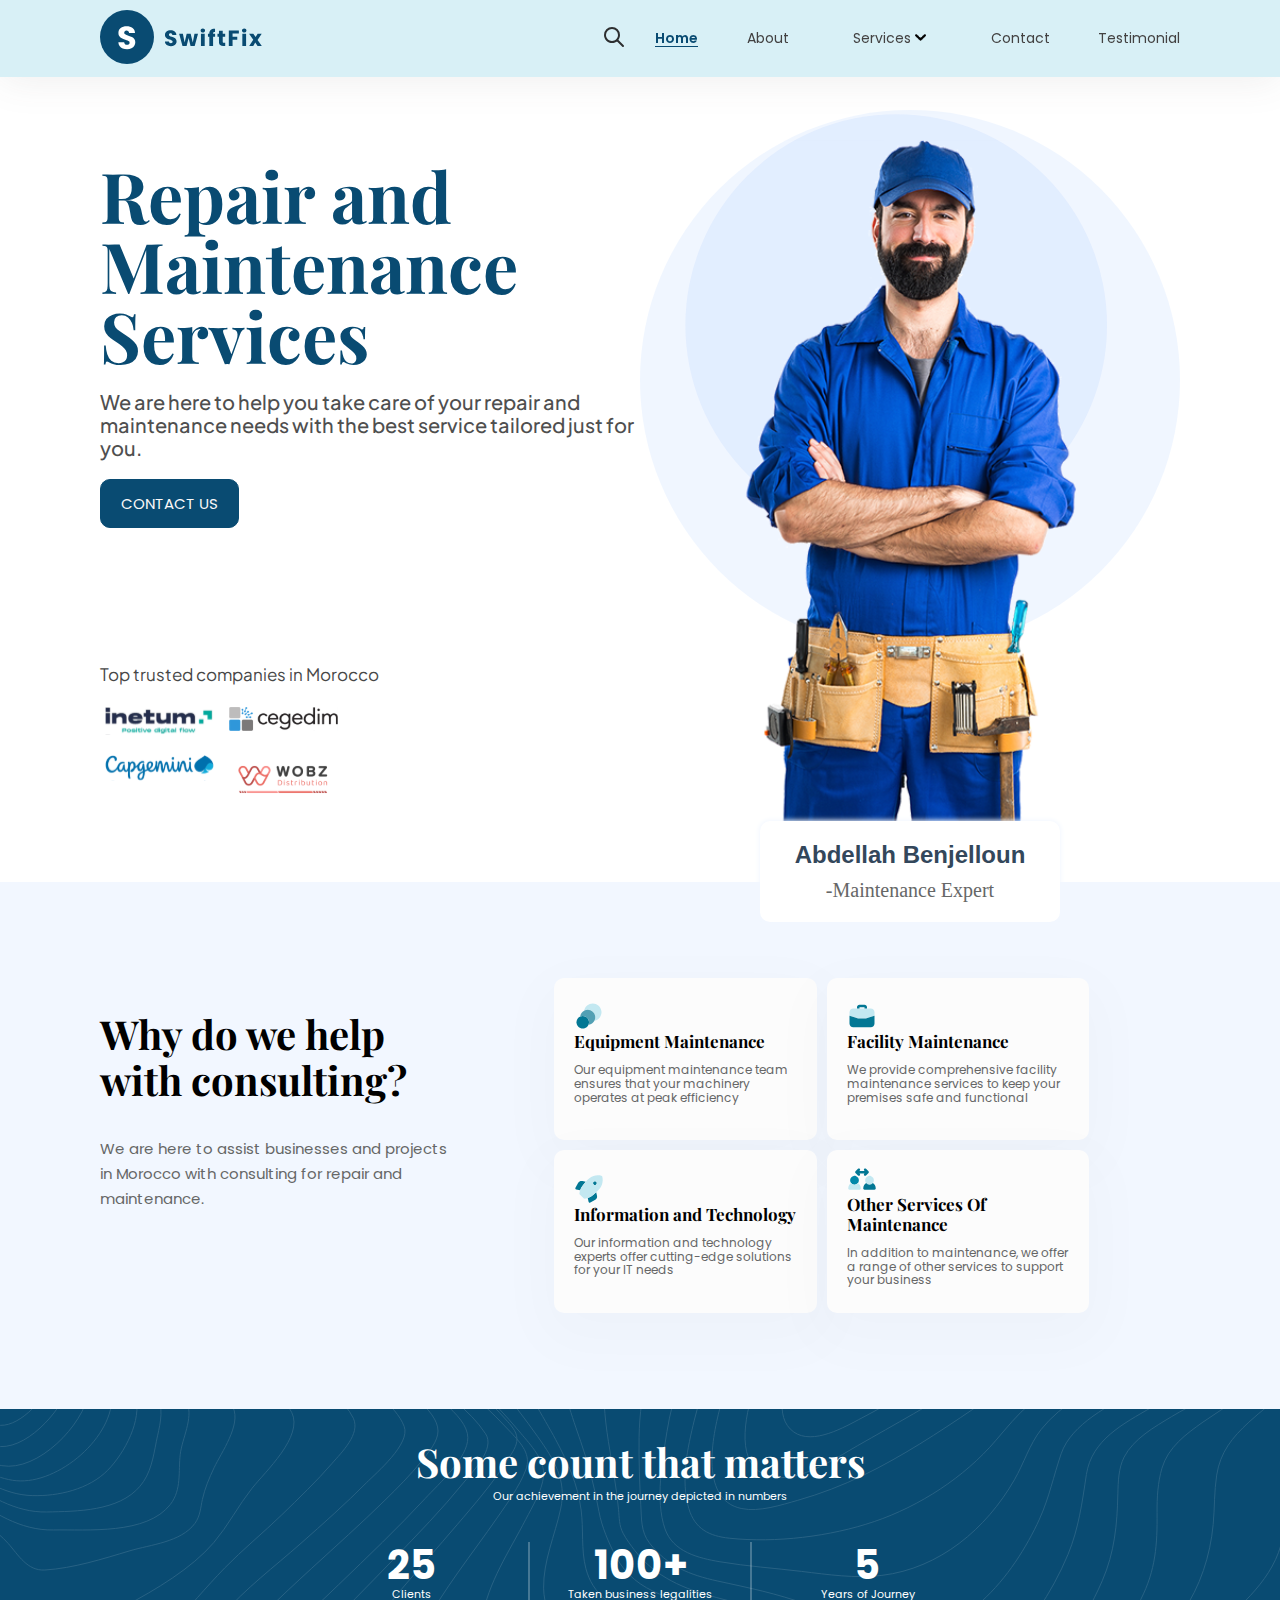
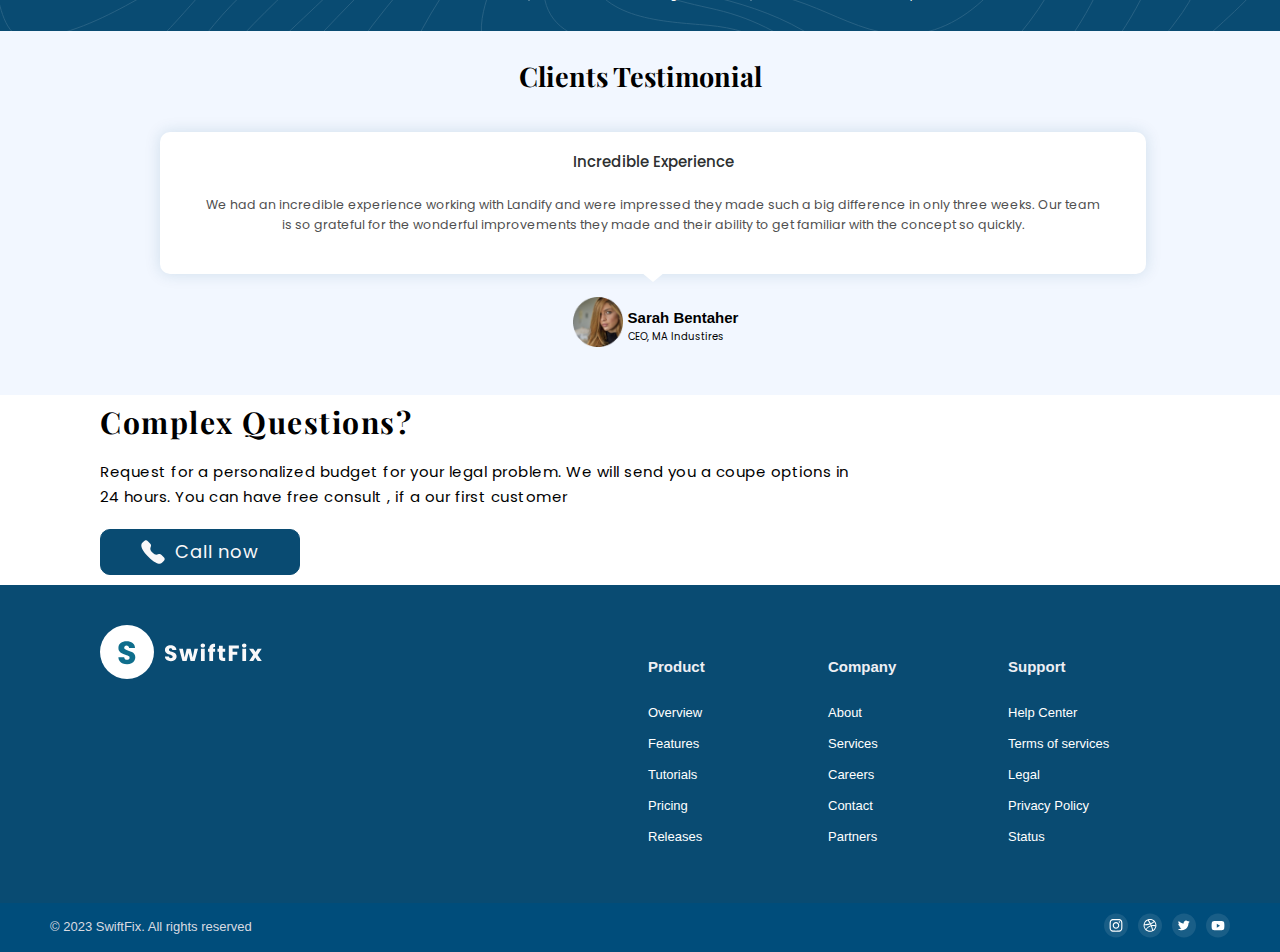
==== commit 19d46f04: "Add services dropdown" ====
--- a/index.html
+++ b/index.html
@@ -144,8 +144,23 @@
                 <li class="nav-item">
                     <a class="nav-link" href="./about.html">About</a>
                 </li>
-                <li class="nav-item">
-                    <a class="nav-link" href="./services.html">Services</a>
+                <li class="nav-item services-item">
+                    <button class="header-btn services-btn nav-link" type="button">
+                        <span>Services <img src="./images/icons/down.png" alt="dropdown"></span>
+                    </button>
+                    <div class="services-nav">
+                        <ul class="f-col">
+                            <li class="services-nav-item ">
+                                <a class="" href="./services.html">> Maintenance</a>
+                            </li>
+                            <li class="services-nav-item">
+                                <a class="" href="./services.html">> Electrical</a>
+                            </li>
+                            <li class="services-nav-item">
+                                <a class="" href="./services.html">> Plumbing</a>
+                            </li>
+                        </ul>
+                    </div>
                 </li>
                 <li class="nav-item">
                     <a class="nav-link" href="./contact.html">Contact</a>
--- a/css/style.css
+++ b/css/style.css
@@ -38,7 +38,8 @@
     font-family: 'Playfair Display', serif;
 }
 
-a:hover {
+a:hover,
+.services-btn:hover {
     font-weight: 600;
 }
 
@@ -150,11 +151,11 @@
     font-size: 1.5rem;
 }
 
-.alert .text{
+.alert .text {
     color: rgb(0, 190, 0);
 }
 
-.alert img{
+.alert img {
     width: 5rem;
 }
 
@@ -303,6 +304,7 @@
     border: none;
     background: none;
     align-self: center;
+    cursor: pointer;
 }
 
 .header-buttons .nav-btn {
@@ -338,12 +340,49 @@
     justify-content: center;
 }
 
-.navbar-nav .nav-item a {
+.navbar-nav .nav-item a,
+.services-btn {
     color: rgb(67, 66, 66);
 }
 
-.navbar-nav .nav-item a:hover {
+.navbar-nav .nav-item a:hover,
+.services-btn:hover {
     color: var(--blue-10);
+}
+
+.services-item {
+    min-width: 20%;
+    position: relative;
+}
+
+.services-item .services-nav {
+    position: absolute;
+    background-color: #c0edfcf8;
+    border-radius: 1rem;
+    top: 100%;
+    width: 120%;
+    transform-origin: top center;
+    transform: rotateX(90deg);
+    transition: transform 0.3s ease-in-out;
+}
+
+.services-item .services-nav-item {
+    padding: 0.8rem;
+    font-size: 1.3rem;
+}
+
+.services-nav.openServices {
+    transform: rotateX(0deg);
+}
+
+.services-item .services-nav ul {
+    padding-left: 0;
+    list-style-type: none;
+    justify-self: center;
+}
+
+.services-btn img {
+    width: 1.1rem;
 }
 
 /* slider-section */
@@ -946,6 +985,7 @@
     border-bottom-left-radius: 0.8rem;
     padding: 0;
     font-size: 1.4rem;
+    text-align: justify;
     transition: 0.4s ease;
 }
 
@@ -1013,7 +1053,7 @@
     font-size: 1.2rem;
 }
 
-.contact-section form .validation-msg img{
+.contact-section form .validation-msg img {
     width: 1.3rem;
 }
 
--- a/css/responsive.css
+++ b/css/responsive.css
@@ -209,12 +209,45 @@
 
     .navbar-box {
         display: none;
+        height: fit-content;
         margin: 0;
     }
 
-    .navbar-nav .nav-item {
+    .services-item {
+        width: 100%;
+        position: static;
+    }
+
+    .navbar-nav .nav-item,
+    .services-btn {
         font-size: 2.5rem;
         font-weight: bold;
+    }
+
+    .services-item .services-nav {
+        position: static;
+        display: none;
+        width: 100%;
+        height: fit-content;
+    }
+
+    .services-nav.openServices {
+        display: block;
+    }
+
+    .services-item .services-nav ul {
+        padding: 0;
+        list-style-type: none;
+        justify-self: center;
+    }
+
+    .services-item .services-nav ul li{
+        padding: 1.5rem 0;
+        text-align: center;
+        font-size: 1.8rem;
+    }
+
+    .navbar-nav .nav-item {
         margin: 1.5rem auto;
     }
 
@@ -655,10 +688,11 @@
 
     /* Alert */
     .alert {
-        font-size: 2.2rem;
+        padding: 1rem;
+        font-size: 2rem;
     }
 
     .alert img {
-        width: 5rem;
+        width: 3rem;
     }
 }